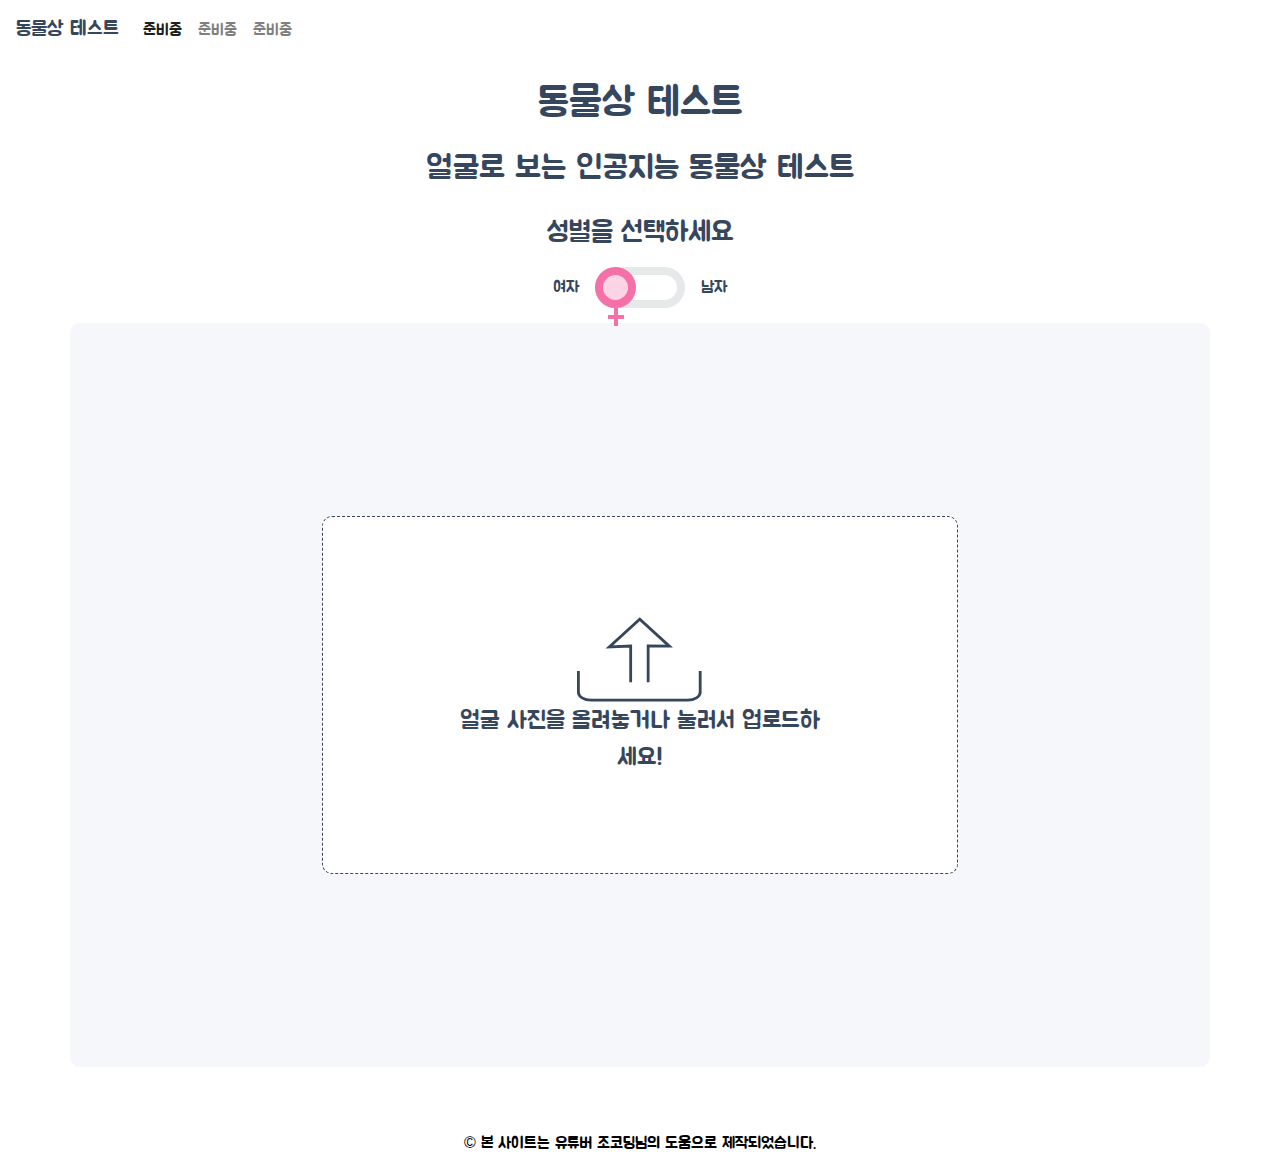
==== index.html @ 9be0fce8 "Add files via upload" ====
<!DOCTYPE html>
<html>

	<head>
		<meta charset="UTF-8">
		<meta name="viewport" content="width=device-width, initial-scale=1, shrink-to-fit=no">
		<meta http-equiv="X-UA-Compatible" content="ie=edge">
		<link href="https://fonts.googleapis.com/css?family=Jua&display=swap" rel="stylesheet">
        <link rel="stylesheet" href="https://stackpath.bootstrapcdn.com/bootstrap/4.4.1/css/bootstrap.min.css" integrity="sha384-Vkoo8x4CGsO3+Hhxv8T/Q5PaXtkKtu6ug5TOeNV6gBiFeWPGFN9MuhOf23Q9Ifjh" crossorigin="anonymous">
        <link rel="icon" type="image/png" sizes="16x16" href="img/favicon.png">
		<title>동물상 테스트</title>
		<meta name="title" content="동물상 테스트">
		<meta name="subject" content="얼굴로 보는 인공지능 동물상 테스트, 나와 닮은 동물상을 찾아보세요!">
		<meta name="keywords" content="동물상 테스트, 인공지능 동물상 테스트, 얼굴상, 얼굴상 테스트, 나와 닮은 동물, 동물상 찾기, 얼굴로 보는 동물상, 얼굴 동물, 동물얼굴, animalface, 강아지상, 고양이상, 여우상, 사슴상, 토끼상, 곰상, 공룡상, 인공지능 동물상, AI 얼굴상, AI 동물상">
		<meta name="author" content="동물상 테스트">
		<link rel="stylesheet" href="style.css">
        <link rel="canonical" href="https://alltest.shop/" />



        <meta property="fb:app_id" content="286062452592945" />
		<meta property="og:url" content="https://alltest.shop/" />
		<meta property="og:type" content="website" />
		<meta property="og:title" content="나와 닮은 동물찾기" />
		<meta property="og:description" content="얼굴로 보는 인공지능 동물상 테스트, 나와 닮은 동물상을 찾아보세요! 대표 동물상 연예인 사진 데이터로 학습한 인공지능이 나의 얼굴로 동물상과 특징을 찾아드립니다. 회원가입도 필요없이 화면에서 바로 확인해보세요! 사진 데이터는 그 어디에도 전송되지 않습니다. 인공지능이 보는 나의 동물상 테스트 한번 해보세요! 강아지상? 고양이상? 여우상? 사슴상? 토끼상? 곰상? 공룡상? 얼굴상 테스트를 통해 나와 닮은 동물 찾기를 할 수 있습니다."/>
        <meta property="og:image" id="simg" content="/img/animal/animalface.jpg" />

		<!-- Go to www.addthis.com/dashboard to customize your tools -->
		<script type="text/javascript" src="//s7.addthis.com/js/300/addthis_widget.js#pubid=ra-5eea3f5554cd20ea"></script>


        <!-- Global site tag (gtag.js) - Google Analytics -->
        <script async src="https://www.googletagmanager.com/gtag/js?id=UA-169903242-1"></script>
        <script>
        window.dataLayer = window.dataLayer || [];
        function gtag(){dataLayer.push(arguments);}
        gtag('js', new Date());

        gtag('config', 'UA-169903242-1');
        </script>
        <!-- 구글 애드센스 확인코드 -->
        <script data-ad-client="ca-pub-8379051854578542" async src="https://pagead2.googlesyndication.com/pagead/js/adsbygoogle.js"></script>
    
    </head>

<body>
	<nav class="navbar navbar-expand-lg navbar-light nav-distance">
		<a class="navbar-brand" href="https://alltest.shop/">동물상 테스트</a>
		<button class="navbar-toggler" type="button" data-toggle="collapse" data-target="#navbarNav" aria-controls="navbarNav" aria-expanded="false" aria-label="Toggle navigation">
			<span class="navbar-toggler-icon"></span>
		</button>
		<div class="collapse navbar-collapse" id="navbarNav">
			<ul class="navbar-nav">
				<li class="nav-item active">
					<a class="nav-link" href="#">준비중
						<span class="sr-only">(current)</span>
					</a>
				</li>
				<li class="nav-item">
					<a class="nav-link" href="#">준비중</a>
				</li>
				<li class="nav-item">
					<a class="nav-link" href="#">준비중</a>
				</li>
				<li class="nav-item">
					<a class="nav-link disabled" href="#" tabindex="-1" aria-disabled="true"></a>
				</li>
			</ul>
		</div>
    </nav>
        <!-- 카카오광고 -->
        <ins class="kakao_ad_area" style="display:none;" 
        data-ad-unit    = "DAN-uruoxdccrza9" 
        data-ad-width   = "320" 
        data-ad-height  = "50"></ins> 
        <script type="text/javascript" src="//t1.daumcdn.net/kas/static/ba.min.js" async></script>
        <!-- 카카오광고 -->

    <section class="section">
        <h1 class="title">동물상 테스트</h1>
        <h2 class="subtitle">얼굴로 보는 인공지능 동물상 테스트</h2>
        <h2 class="sr-only">나는 어떤 동물과 닮았을까? 나의 동물상 찾기를 해보세요!</h2>
        <h3 class="sr-only">대표 동물상 연예인 사진 데이터로 학습한 인공지능이 나의 얼굴로 동물상과 특징을 찾아드립니다.</h3>
        <h4 class="sr-only">본 서비스는 Google의 인공지능 teachable machine 2.0을 활용하였습니다.</h4>
        <p class="sr-only">얼굴로 보는 인공지능 동물상 테스트, 나와 닮은 동물상을 찾아보세요! 대표 동물상 연예인 사진 데이터로 학습한 인공지능이 나의 얼굴로 동물상과 특징을 찾아드립니다. 회원가입도 필요없이 화면에서 바로 확인해보세요! 사진 데이터는 그 어디에도 전송되지 않습니다. 인공지능이 보는 나의 동물상 테스트 한번 해보세요! 강아지상? 고양이상? 여우상? 사슴상? 토끼상? 곰상? 공룡상? 얼굴상 테스트를 통해 나와 닮은 동물 찾기를 할 수 있습니다.</p>
    </section>
    <section class="youtube pb-3" id="yotube-mid-link">
        <!-- <div class="container mt-3 youtube-cover d-flex flex-row-reverse align-items-center" onclick="gtag('event', '조코딩 유튜브 클릭', {'event_category': '조코딩 유튜브 클릭','event_label': '화면 중간'});">
            <img src="img/youtube-copy.jpg" alt="youtube-icon" class="youtube-icon">
            <a href="https://www.youtube.com/channel/UCQNE2JmbasNYbjGAcuBiRRg" class="youtube-link">By 조코딩 유튜브 채널</a>
        </div> -->
    </section>
	<h3 class="pb-2 d-flex justify-content-center">성별을 선택하세요</h3>
	<section class="d-flex justify-content-center">
		<p class="d-flex align-items-center pr-3">여자</p>
		<div>
			<input type="checkbox" id="gender">
			<label for="gender">
				<span class="knob">
					<i></i>
				</span>
			</label>
		</div>
		<p class="d-flex align-items-center pl-3">남자</p>
	</section>
	<script class="jsbin" src="https://ajax.googleapis.com/ajax/libs/jquery/1/jquery.min.js"></script>
	<div class="container file-upload">
		<div class="image-upload-wrap">
			<input class="file-upload-input" type='file' onchange="readURL(this);" accept="image/*" />
			<div class="drag-text">
				<img src="img/upload.svg" class="mt-5 pt-5 upload">
				<h3 class="mb-5 pb-5 upload-text">얼굴 사진을 올려놓거나 눌러서 업로드하세요!</h3>
			</div>
		</div>
		<div class="file-upload-content">
			<img class="file-upload-image" id="face-image" src="#" alt="your image" />
			<div id="loading" class="animated bounce">
				<div class="spinner-border" role="status">
					<span class="sr-only">Loading...</span>
				</div>
				<p class="text-center">AI가 당신의 동물상을 분석중입니다.</p>
			</div>
			<p class="result-message"></p>
			<div id="label-container" class="d-flex flex-column justify-content-around"></div>
			
			<!-- Go to www.addthis.com/dashboard to customize your tools -->
			<div class="addthis_inline_share_toolbox"></div>
            
			<div class="pt-3 image-title-wrap">
				<button type="button p-2" class="try-again-btn" onclick="window.location.reload();">
					<span class="try-again-text">다른 사진으로 재시도</span>
				</button>
			</div>
		</div>
    </div>

    <!-- 카카오애드핏 하단광고-->
    <div class="container kakao_ad_fit">
        <div class="item kakao_ad_items">
            <ins class="kakao_ad_area" style="display:none;" 
                data-ad-unit    = "DAN-r179csf7ag4z" 
                data-ad-width   = "250" 
                data-ad-height  = "250"></ins> 
            <script type="text/javascript" src="//t1.daumcdn.net/kas/static/ba.min.js" async></script>
        </div>

        <div class="item kakao_ad_items">
            <script src="https://ads-partners.coupang.com/g.js"></script>
            <script>
                new PartnersCoupang.G({ id:259517 });
            </script>
        </div>

        <div class="item kakao_ad_items">
            <ins class="kakao_ad_area" style="display:none;" 
                data-ad-unit    = "DAN-urrxm8xk7ol1" 
                data-ad-width   = "250" 
                data-ad-height  = "250"></ins> 
            <script type="text/javascript" src="//t1.daumcdn.net/kas/static/ba.min.js" async></script>
        </div>
    </div>
    <!-- 카카오애드핏 하단광고-->

	<div class="container pt-3">
		<div id="disqus_thread"></div>
	</div>
	<footer class="footer pt-5 container d-flex justify-content-center">
        <div>
			<p>&copy; 본 사이트는 유튜버 조코딩님의 도움으로 제작되었습니다. </p>
		</div>
	</footer>
	<!-- Modal -->
	<div class="modal fade" id="adModal" tabindex="-1" role="dialog" aria-labelledby="adModalLabel" aria-hidden="true">
        <div class="modal-dialog" role="document">
            <div class="modal-content">
                <div class="modal-header">
                    <h5 class="modal-title" id="adModalLabel">(AD)광고 - 재시도를 한번 더 눌러주세요.</h5>
                    <button type="button" class="close" data-dismiss="modal" aria-label="Close">
                        <span aria-hidden="true">&times;</span>
                    </button>
                </div>
                <div class="modal-body d-flex justify-content-center">
                    <ins class="kakao_ad_area" style="display:none;" 
 data-ad-unit    = "DAN-t89oh3sc0ew5" 
 data-ad-width   = "300" 
 data-ad-height  = "250"></ins>
                </div>
                <div class="modal-footer d-flex justify-content-center">
                    <button type="button p-2" class="try-again-btn" onclick="gaReload2();">
                        <span class="try-again-text">다른 사진으로 재시도</span>
                    </button>
                </div>
            </div>
        </div>
	</div>
	<script>
        function gaReload1() {
            gtag('event', '다른 사진으로 재시도 1차', {
                'event_category': '다른 사진으로 재시도'
            });
        }
        function gaReload2() {
            gtag('event', '다른 사진으로 재시도 2차', {
                'event_category': '다른 사진으로 재시도'
            });
            window.location.reload();
        }
    </script>
	<script>
		(function() { 
			var d = document,
				s = d.createElement('script');
			s.src = 'https://alltest.disqus.com/embed.js';
			s.setAttribute('data-timestamp', +new Date());
			(d.head || d.body).appendChild(s);
		})();
	</script>
	<noscript>Please enable JavaScript to view the
		<a href="https://disqus.com/?ref_noscript">comments powered by Disqus.</a>
	</noscript>
	
	<script src="https://code.jquery.com/jquery-3.5.1.slim.min.js" integrity="sha384-DfXdz2htPH0lsSSs5nCTpuj/zy4C+OGpamoFVy38MVBnE+IbbVYUew+OrCXaRkfj" crossorigin="anonymous"></script>
	<script src="https://cdn.jsdelivr.net/npm/popper.js@1.16.0/dist/umd/popper.min.js" integrity="sha384-Q6E9RHvbIyZFJoft+2mJbHaEWldlvI9IOYy5n3zV9zzTtmI3UksdQRVvoxMfooAo" crossorigin="anonymous"></script>
	<script src="https://stackpath.bootstrapcdn.com/bootstrap/4.5.0/js/bootstrap.min.js" integrity="sha384-OgVRvuATP1z7JjHLkuOU7Xw704+h835Lr+6QL9UvYjZE3Ipu6Tp75j7Bh/kR0JKI" crossorigin="anonymous"></script>
	<script src="https://cdn.jsdelivr.net/npm/@tensorflow/tfjs@1.3.1/dist/tf.min.js"></script>
	<script src="https://cdn.jsdelivr.net/npm/@teachablemachine/image@0.8/dist/teachablemachine-image.min.js"></script>
	<script>
        function readURL(input) {
            if (input.files && input.files[0]) {
                var reader = new FileReader();
                reader.onload = function(e) {
                    $('.image-upload-wrap').hide();
                    $('#loading').show();
                    $('.file-upload-image').attr('src', e.target.result);
                    $('.file-upload-content').show();
                    $('.image-title').html(input.files[0].name);
                };
                reader.readAsDataURL(input.files[0]);
                init().then(function() {
                    console.log("hello");
                    predict();
                    $('#loading').hide();
                });
            } else {
                removeUpload();
            }
        }

		function removeUpload() {
			$('.file-upload-input').replaceWith($('.file-upload-input').clone());
			$('.file-upload-content').hide();
			$('.image-upload-wrap').show();
		}
		$('.image-upload-wrap').bind('dragover', function() {
			$('.image-upload-wrap').addClass('image-dropping');
		});
		$('.image-upload-wrap').bind('dragleave', function() {
			$('.image-upload-wrap').removeClass('image-dropping');
		});
	</script>

	<script type="text/javascript">
        let URL;
        const urlMale = "https://teachablemachine.withgoogle.com/models/o9D1N5TN/";
        const urlFemale = "https://teachablemachine.withgoogle.com/models/bB3YHn5r/";
        let model, webcam, labelContainer, maxPredictions;
        async function init() {
            if (document.getElementById("gender").checked) {
                URL = urlMale;
            } else {
                URL = urlFemale;
            }
            const modelURL = URL + "model.json";
            const metadataURL = URL + "metadata.json";
            model = await tmImage.load(modelURL, metadataURL);
            maxPredictions = model.getTotalClasses();
            labelContainer = document.getElementById("label-container");
            for (let i = 0; i < maxPredictions; i++) {
                var element = document.createElement("div")
                element.classList.add("d-flex");
                labelContainer.appendChild(element);
            }
        }
		async function predict() {
            var image = document.getElementById("face-image")
            const prediction = await model.predict(image, false);
            prediction.sort((a, b) => parseFloat(b.probability) - parseFloat(a.probability));
            console.log(prediction[0].className);
            var resultTitle, resultExplain, resultCeleb;
            if (document.getElementById("gender").checked) {
                gtag('event', '동물상 테스트 수행', {
                    'event_category': '동물상 테스트 수행',
                    'event_label': '남자'
                });
                switch (prediction[0].className) {
                    case "dog":
                        resultTitle = "귀여운 순둥이 강아지상"
                        resultExplain = "다정다감하고 귀여운 당신은 모든 사람들에게 즐거움을 주는 호감형이다! 친절하고 활발한 성격으로 어디에서도 인기폭발이며 애교와 웃음이 많아 연인에게 특히나 사랑스럽다. 당신은 애인바라기로 애인의 관심이 부족하면 시무룩해지고 외로움을 타는 모습이 마치 강아지와 똑 닮았다!"
                        resultCeleb = "강아지상 연예인: 강다니엘, 백현(엑소), 박보검, 송중기"
                        gtag('event', '남자 결과 강아지상', {'event_category': '남자 결과'});
                        break;
                    case "cat":
                        resultTitle = "츤데레 매력쟁이 고양이상"
                        resultExplain = "무뚝뚝한 당신의 첫인상은 차가워 보이지만 묘한 매력을 풍겨 언제나 인기가 넘친다. 자존심이 세계 1등과 맞먹지만 관심 받는 것을 좋아하고 연인에게는 은근히 애교쟁이다. 시크한 츤데레로 연인에게 끊임없이 설렘을 안겨주는 당신은 고양이와 닮았다!"
                        resultCeleb = "고양이상 연예인: 황민현(뉴이스트), 시우민(엑소), 강동원, 이종석, 이준기"
                        gtag('event', '남자 결과 고양이상', {'event_category': '남자 결과'});
                        break;
                    case "rabbit":
                        resultTitle = "천진난만한 매력의 토끼상"
                        resultExplain = "천진난만하고 귀여운 당신은 주변 사람들에게 기쁨을 주는 행복바이러스다! 호기심이 많아 활발하며 귀엽고 순수한 외모로 연인의 보호본능을 자극한다. 존재 자체가 상큼한 당신은 특별한 애교 없이도 연인에게 너무나도 사랑스럽다!"
                        resultCeleb = "토끼상 연예인: 정국(방탄소년단), 바비(아이콘), 박지훈(워너원), 수호(엑소)"
                        gtag('event', '남자 결과 토끼상', {'event_category': '남자 결과'});
                        break;
                    case "dinosaur":
                        resultTitle = "따뜻한 나쁜남자 공룡상"
                        resultExplain = "무심한 성격에 첫인상은 나쁜 남자 같지만, 알고 보면 따뜻함이 묻어나는 당신! 시크한 매력에 선뜻 다가가지 못하지만 한번 다가가면 헤어나올 수 없는 터프한 매력을 가진 카리스마 있는 남자다."
                        resultCeleb = "공룡상 연예인: 윤두준(하이라이트), 이민기, 김우빈, 육성재(비투비), 공유"
                        gtag('event', '남자 결과 공룡상', {'event_category': '남자 결과'});
                        break;
                    case "bear":
                        resultTitle = "포근한 매력의 곰상"
                        resultExplain = "첫 인상은 무서워 보이지만 알고 보면 귀여운 매력의 당신! 꼼꼼하고 섬세한 성격으로 연인을 헌신적으로 챙겨주는 당신은 연인에게 듬직한 존재! 포근한 매력에 듬직함까지 갖춘 최고의 남자다!"
                        resultCeleb = "곰상 연예인: 마동석, 조진웅, 조세호, 안재홍"
                        gtag('event', '남자 결과 곰상', {'event_category': '남자 결과'});
                        break;
                    default:
                        resultTitle = "알수없음"
                        resultExplain = ""
                        resultCeleb = ""
                        gtag('event', '남자 결과 알수없음', {'event_category': '남자 결과'});
                }
            } else {
                gtag('event', '동물상 테스트 수행', {
                    'event_category': '동물상 테스트 수행',
                    'event_label': '여자'
                });
                switch (prediction[0].className) {
                    case "dog":
                        resultTitle = "귀여운 순둥이 강아지상"
                        resultExplain = "다정다감하고 귀여운 당신은 모든 사람들에게 즐거움을 주는 호감형이다! 상냥하고 활발한 성격으로 어디에서도 인기폭발이지만, 애교와 웃음이 많아 연인에게 특히나 사랑스럽다. 당신은 애인바라기로 애인의 관심이 부족하면 시무룩해지고 외로움을 타는 모습이 마치 강아지와 똑 닮았다!"
                        resultCeleb = "강아지상 연예인: 박보영, 아이유, 윤승아, 민아(걸스데이), 한지민"
                        gtag('event', '여자 결과 강아지상', {'event_category': '여자 결과'});
                        break;
                    case "cat":
                        resultTitle = "츤데레 매력쟁이 고양이상"
                        resultExplain = "도도하고 섹시한 당신은 첫인상은 차가워 보이지만 묘한 매력을 풍겨 언제나 인기가 넘친다. 자존심이 세계 1등과 맞먹지만 관심 받는 것을 좋아하고 애인에게 관심이 받고 싶을 때는 애교도 부릴 줄 아는 귀여운 매력을 가졌다. 시크한 츤데레로 연인에게 끊임없이 설렘을 안겨주는 당신은 고양이와 닮았다!"
                        resultCeleb = "고양이상 연예인: 안소희(원더걸스), 오연서, 한예슬, 이성경, 이효리"
                        gtag('event', '여자 결과 고양이상', {'event_category': '여자 결과'});
                        
                        break;
                    case "rabbit":
                        resultTitle = "상큼발랄한 매력의 토끼상"
                        resultExplain = "발랄하고 귀여운 당신은 주변 사람들에게 기쁨을 주는 행복바이러스다! 호기심이 많아 활발하며 귀엽고 순수한 외모로 연인의 보호본능을 자극한다. 존재 자체가 상큼하고 깜찍한 당신은 특별한 애교 없이도 연인에게 너무나도 사랑스럽다!"
                        resultCeleb = "토끼상 연예인: 수지, 나연(트와이스), 예린(여자친구), 한승연(카라), 문채원"
                        gtag('event', '여자 결과 토끼상', {'event_category': '여자 결과'});
                        break;
                    case "deer":
                        resultTitle = "온순하고 우아한 사슴상"
                        resultExplain = "맑고 영롱한 분위기의 당신은 사슴처럼 차분한 성격의 소유자다. 초롱초롱한 눈망울이 당신의 가장 큰 트레이드마크며 따스하고 온순한 눈빛을 가져 사랑스러움을 항상 머금고 있다! 부끄러움이 많아 애정표현이 낯설은 당신은 연인에게조차 신비한 존재지만 따뜻한 성격으로 연인의 마음을 사로잡는 능력을 가졌다."
                        resultCeleb = "사슴상 연예인: 윤아(소녀시대), 이연희, 고아라, 문근영, 정유미(부산행 배우)"
                        gtag('event', '여자 결과 사슴상', {'event_category': '여자 결과'});
                        break;
                    case "fox":
                        resultTitle = "섹시한 밀당고수 여우상"
                        resultExplain = "사람을 홀리는 매력을 가진 당신은 선뜻 다가가기 힘든 섹시한 매력을 가졌다. 우아한 외모에 더해 뛰어난 센스의 성격을 가진 당신은 어딜가도 주목받는 주인공이다! 사교적인 성격을 가져 연인에게도 적극적으로 애정표현을 하지만 밀당의 고수인 당신은 연인의 혼을 쏙 빼놓는 매력쟁이다."
                        resultCeleb = "여우상 연예인: 경리(나인뮤지스), 예지(있지), 한혜진(모델), 헤이즈, 지연(티아라)"
                        gtag('event', '여자 결과 여우상', {'event_category': '여자 결과'});
                        break;
                    default:
                        resultTitle = "알수없음"
                        resultExplain = ""
                        resultCeleb = ""
                        gtag('event', '여자 결과 알수없음', {'event_category': '여자 결과'});
                }
            }
            var title = "<div class='" + prediction[0].className + "-animal-title'>" + resultTitle + "</div>"
            var explain = "<div class='animal-explain pt-2'>" + resultExplain + "</div>"
            var celeb = "<div class='" + prediction[0].className + "-animal-celeb pt-2 pb-2'>" + resultCeleb + "</div>"
            $('.result-message').html(title + explain + celeb);
            var barWidth;
            for (let i = 0; i < maxPredictions; i++) {
                if (prediction[i].probability.toFixed(2) > 0.1) {
                    barWidth = Math.round(prediction[i].probability.toFixed(2) * 100) + "%";
                } else if (prediction[i].probability.toFixed(2) >= 0.01) {
                    barWidth = "4%"
                } else {
                    barWidth = "2%"
                }
                var labelTitle;
                switch (prediction[i].className) {
                    case "dog":
                        labelTitle = "강아지상"
                        break;
                    case "cat":
                        labelTitle = "고양이상"
                        break;
                    case "rabbit":
                        labelTitle = "토끼상"
                        break;
                    case "dinosaur":
                        labelTitle = "공룡상"
                        break;
                    case "bear":
                        labelTitle = "곰상"
                        break;
                    case "deer":
                        labelTitle = "사슴상"
                        break;
                    case "fox":
                        labelTitle = "여우상"
                        break;
                    default:
                        labelTitle = "알수없음"
                }
				//결과값 바형 그래프로 보여주기
                var label = "<div class='animal-label d-flex align-items-center'>" + labelTitle + "</div>"
                var bar = "<div class='bar-container position-relative container'><div class='" + prediction[i].className + "-box'></div><div class='d-flex justify-content-center align-items-center " + prediction[i].className + "-bar' style='width: " + barWidth + "'><span class='d-block percent-text'>" + Math.round(prediction[i].probability.toFixed(2) * 100) + "%</span></div></div>"
                labelContainer.childNodes[i].innerHTML = label + bar;
            }
        }
    </script>
</body>

<!-- Copyright (c) 2020 by Aaron Vanston (https://codepen.io/aaronvanston/pen/yNYOXR)

Permission is hereby granted, free of charge, to any person obtaining a copy of this software and associated documentation files (the "Software"), to deal in the Software without restriction, including without limitation the rights to use, copy, modify, merge, publish, distribute, sublicense, and/or sell copies of the Software, and to permit persons to whom the Software is furnished to do so, subject to the following conditions:

The above copyright notice and this permission notice shall be included in all copies or substantial portions of the Software.

THE SOFTWARE IS PROVIDED "AS IS", WITHOUT WARRANTY OF ANY KIND, EXPRESS OR IMPLIED, INCLUDING BUT NOT LIMITED TO THE WARRANTIES OF MERCHANTABILITY, FITNESS FOR A PARTICULAR PURPOSE AND NONINFRINGEMENT. IN NO EVENT SHALL THE AUTHORS OR COPYRIGHT HOLDERS BE LIABLE FOR ANY CLAIM, DAMAGES OR OTHER LIABILITY, WHETHER IN AN ACTION OF CONTRACT, TORT OR OTHERWISE, ARISING FROM, OUT OF OR IN CONNECTION WITH THE SOFTWARE OR THE USE OR OTHER DEALINGS IN THE SOFTWARE. -->

</html>
---- style.css ----
body {
  font-family: 'Jua', sans-serif;
  background-color: #ffffff;
  box-sizing: border-box;
  color: #35465d;
}
.file-upload {
    padding: 15% 3%;
    margin: 0 auto;
    border-radius: 10px;
    border: solid 1.5px #f6f7fa;
    background-color: #f6f7fa;
}
.file-upload-btn {
  width: 100%;
  margin: 0;
  color: #fff;
  background: #1FB264;
  border: none;
  padding: 10px;
  border-radius: 4px;
  border-bottom: 4px solid #15824B;
  transition: all .2s ease;
  outline: none;
  text-transform: uppercase;
  font-weight: 700;
}

.file-upload-btn:hover {
  background: #1AA059;
  color: #ffffff;
  transition: all .2s ease;
  cursor: pointer;
}

.file-upload-btn:active {
  border: 0;
  transition: all .2s ease;
}

.file-upload-content {
  display: none;
  text-align: center;
}
#loading {
  display: none;
}

.file-upload-input {
  position: absolute;
  margin: 0;
  padding: 0;
  width: 100%;
  height: 100%;
  outline: none;
  opacity: 0;
  cursor: pointer;
}

.image-upload-wrap {
    width: 60%;
    margin: 0 auto;
    position: relative;
    object-fit: contain;
    border-radius: 10px;
    border: dashed 1.5px #35465d;
    background-color: #ffffff;
}

.image-dropping,
.image-upload-wrap:hover {
    background-color: #35465d82;
    border: 1.5px dashed #ffffff;
}

.image-title-wrap {
  padding: 0 15px 15px 15px;
  color: #222;
}

.drag-text {
  text-align: center;
}

.drag-text h3 {
  font-weight: 500;
  text-transform: uppercase;
}

.file-upload-image {
  max-height: 60%;
  max-width: 60%;
  margin: auto;
  padding: 10px;
}

.try-again-btn {
  border-radius: 40px;
  border: solid 1.5px #35465d;
  background-color: #35465d;
}

.try-again-text {
  display: block;
  font-size: 1.5rem;
  text-align: center;
  color: #ffffff;
  padding: 4px 15px;
}

.remove-image:hover {
  background: #c13b2a;
  color: #ffffff;
  transition: all .2s ease;
  cursor: pointer;
}

.remove-image:active {
  border: 0;
  transition: all .2s ease;
}

.navbar-light .navbar-brand {
  line-height: 1.68;
  text-align: left;
  color: #35465d; 
}

.navbar-light .navbar-toggler {
    border-color: #ffffff;
}

.section {
    margin-top: 10px;
}

.title {
  line-height: 1.67;
  text-align: center;
  color: #35465d;
}

.subtitle {
  line-height: 1.53;
  text-align: center;
  color: #35465d;
}

/* On screens that are 600px or less, set the background color to olive */
@media screen and (max-width: 600px) {
  html {
    font-size: 10px;
  }
    .navbar-brand {
        font-size: 2rem;
    }
}


.youtube-link {
    font-size: 1.5rem;
    line-height: 1.71;
    text-align: center;
    color: #f73737;
    text-decoration: underline;
}

.youtube-link:hover {
    font-size: 1.5rem;
    line-height: 1.71;
    text-align: center;
    color: #f73737;
    text-decoration: underline;
}

.youtube-icon {
    width: 30px;
    height: 27.262px;
}

.upload {
    width: 20%;
}

.upload-text {
    width: 58%;
    font-size: 1.5rem;
    line-height: 1.53;
    text-align: center;
    color: #35465d;
    margin: 0 auto;
}


    

.footer {
    background-color: initial;
    color: initial;
}

.bar-container {
  height: 2.7rem;
}
.dinosaur-box {
  position: absolute;
  top: 0;
  left: 0;
  height: 2rem;
  border-radius: 10px;
  width: 100%;
  background-color: rgba(117, 204, 84, 0.2);
}
.dinosaur-bar {
  position: absolute;
  top: 0;
  left: 0;
  height: 2rem;
  border-radius: 10px;
  background-color: rgba(117, 204, 84, 1);
}
.deer-box {
  position: absolute;
  top: 0;
  left: 0;
  height: 2rem;
  border-radius: 10px;
  width: 100%;
  background-color: rgba(117, 204, 84, 0.2);
}
.deer-bar {
  position: absolute;
  top: 0;
  left: 0;
  height: 2rem;
  border-radius: 10px;
  background-color: rgba(117, 204, 84, 1);
}
.dog-box {
  position: absolute;
  top: 0;
  left: 0;
  height: 2rem;
  border-radius: 10px;
  width: 100%;
  background-color: rgba(27, 175, 234, 0.2);
}
.dog-bar {
  position: absolute;
  top: 0;
  left: 0;
  height: 2rem;
  border-radius: 10px;
  background-color: rgba(27, 175, 234, 1);
}
.cat-box {
  position: absolute;
  top: 0;
  left: 0;
  height: 2rem;
  border-radius: 10px;
  width: 100%;
  background-color: rgba(251, 176, 59, 0.2);
}
.cat-bar {
  position: absolute;
  top: 0;
  left: 0;
  height: 2rem;
  border-radius: 10px;
  background-color: rgba(251, 176, 59, 1);
}
.bear-box {
  position: absolute;
  top: 0;
  left: 0;
  height: 2rem;
  border-radius: 10px;
  width: 100%;
  background-color: rgba(195, 140, 102, 0.2);
}
.bear-bar {
  position: absolute;
  top: 0;
  left: 0;
  height: 2rem;
  border-radius: 10px;
  background-color: rgba(195, 140, 102, 1);
}
.fox-box {
  position: absolute;
  top: 0;
  left: 0;
  height: 2rem;
  border-radius: 10px;
  width: 100%;
  background-color: rgba(49, 132, 155, 0.2);
}
.fox-bar {
  position: absolute;
  top: 0;
  left: 0;
  height: 2rem;
  border-radius: 10px;
  background-color: rgba(49, 132, 155, 1);
}
.rabbit-box {
  position: absolute;
  top: 0;
  left: 0;
  height: 2rem;
  border-radius: 10px;
  width: 100%;
  background-color: rgba(235, 166, 190, 0.2);
}
.rabbit-bar {
  position: absolute;
  top: 0;
  left: 0;
  height: 2rem;
  border-radius: 10px;
  background-color: rgba(235, 166, 190, 1);
}
.percent-text {
  font-size: 1rem;
  color: #ffffff;
}
.animal-label {
    width: 20%;
    text-align: left;
    height: 2rem;
}
#label-container {
    width: 80%;
    margin: 0 auto;
}
.result-message {
    font-size: 2rem;
}


.animal-explain {
    font-size: 1.5rem;
}
.dinosaur-animal-title {
    color: #3ba363;
}
.dinosaur-animal-celeb {
    color: #3ba363;
    font-size: 1.2rem;
}
.deer-animal-title {
    color: #3ba363;
}
.deer-animal-celeb {
    color: #3ba363;
    font-size: 1.2rem;
}
.cat-animal-title {
    color: #ff6c0a;
}
.cat-animal-celeb {
    color: #ff6c0a;
    font-size: 1.2rem;
}
.dog-animal-title {
    color: #548dd4;
}
.dog-animal-celeb {
    color: #548dd4;
    font-size: 1.2rem;
}
.rabbit-animal-title {
    color: #e56995;
}
.rabbit-animal-celeb {
    color: #e56995;
    font-size: 1.2rem;
}
.bear-animal-title {
    color: #9b6b43;
}
.bear-animal-celeb {
    color: #9b6b43;
    font-size: 1.2rem;
}
.fox-animal-title {
    color: #31849b;
}
.fox-animal-celeb {
    color: #31849b;
    font-size: 1.2rem;
}

/* .kakao_ad_fit{
  display: flex;
  justify-content: center;
  flex-direction: wrap;
} */

.kakao_ad_fit{
  display: flex;
  justify-content: center;
  flex-wrap: wrap;
}

/* gender */
input#gender {
  display: none;
}

label {
  cursor: pointer;
  display: inline-block;
  width: 90px;
  height: 41px;
  box-shadow: 0 0 0 8px #e5e9ea inset;
  border-radius: 30px;
  position: relative;
}

.knob {
  position: absolute;
  width: 41px;
  top: 0;
  left: 0;
  height: 41px;
  border-radius: 50%;
  box-shadow: 0 0 0 8px #f470a7 inset;
  background-color: #fbd4e6;
  transition: 0.3s;
}

.knob > i {
  position: absolute;
  width: 4px;
  height: 18px;
  top: 100%;
  background-color: #f470a7;
  left: calc(50% - 2px);
}

.knob > i:before,
.knob > i:after {
  width: 6px;
  position: absolute;
  top: 42%;
  content: "";
  height: 4px;
  background-color: #f470a7;
}

.knob > i:before {
  left: 4px;
}
.knob > i:after {
  left: -6px;
}

input:checked + label > .knob {
  box-shadow: 0 0 0 8px #a1c6dd inset;
  background-color: #e2ecf4;
  transform: translateX(49px) rotate(-140deg);
}

input:checked + label > .knob > i {
  background-color: #a1c6dd;
}

input:checked + label > .knob > i:after,
input:checked + label > .knob > i:before {
  background-color: #a1c6dd;
}

input:checked + label > .knob > i:after {
  top: 14.5px;
  width: 12px;
  left: -7px;
  transform: rotate(45deg);
}
input:checked + label > .knob > i:before {
  top: 13px;
  width: 12px;
  left: 0px;
  transform: rotate(134deg);
}

.ad-banner {
    max-width: 320px;
}
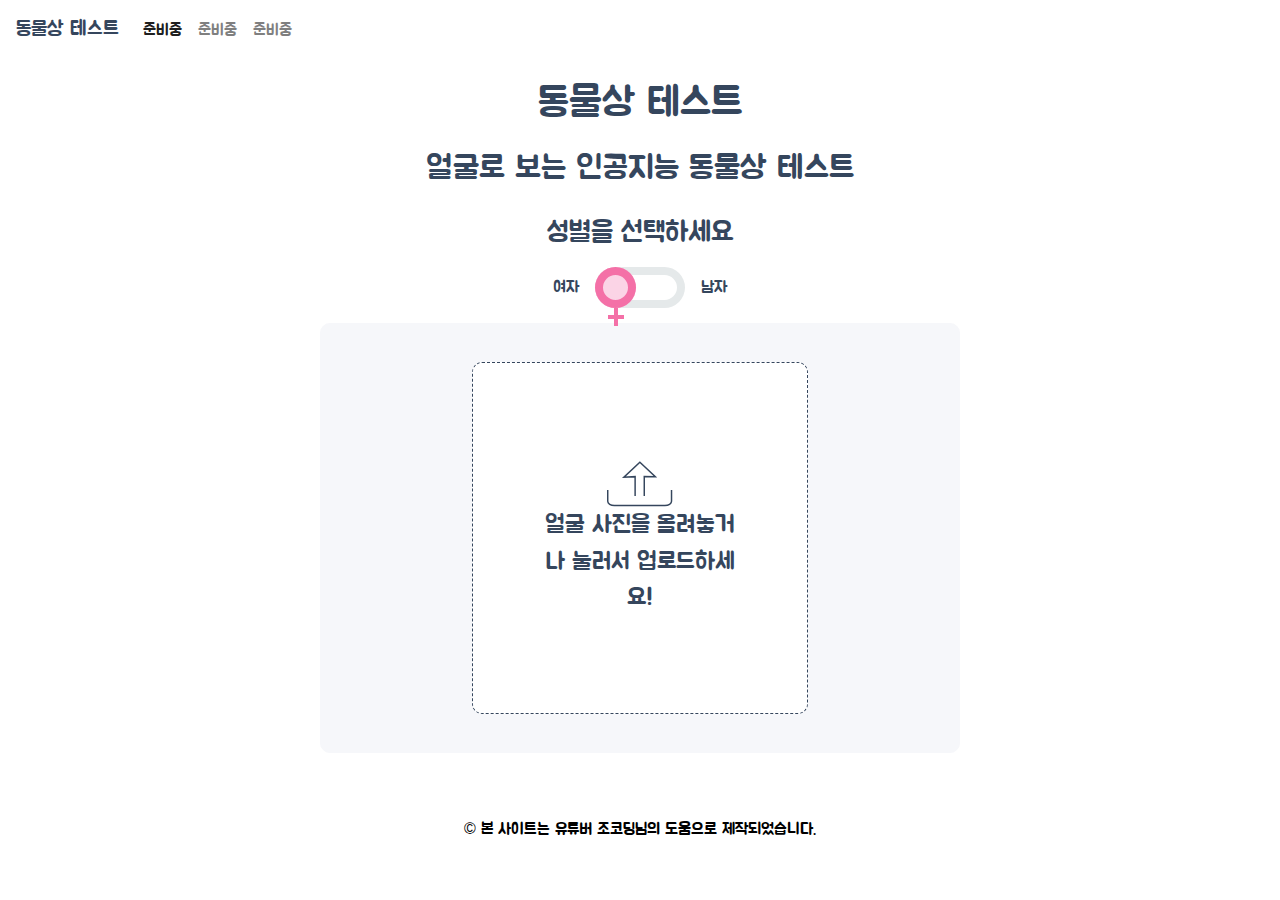
==== commit 093d391a: "컨테이너 사이즈 수정" ====
--- a/index.html
+++ b/index.html
@@ -1,432 +1,632 @@
 <!DOCTYPE html>
 <html>
-
-	<head>
-		<meta charset="UTF-8">
-		<meta name="viewport" content="width=device-width, initial-scale=1, shrink-to-fit=no">
-		<meta http-equiv="X-UA-Compatible" content="ie=edge">
-		<link href="https://fonts.googleapis.com/css?family=Jua&display=swap" rel="stylesheet">
-        <link rel="stylesheet" href="https://stackpath.bootstrapcdn.com/bootstrap/4.4.1/css/bootstrap.min.css" integrity="sha384-Vkoo8x4CGsO3+Hhxv8T/Q5PaXtkKtu6ug5TOeNV6gBiFeWPGFN9MuhOf23Q9Ifjh" crossorigin="anonymous">
-        <link rel="icon" type="image/png" sizes="16x16" href="img/favicon.png">
-		<title>동물상 테스트</title>
-		<meta name="title" content="동물상 테스트">
-		<meta name="subject" content="얼굴로 보는 인공지능 동물상 테스트, 나와 닮은 동물상을 찾아보세요!">
-		<meta name="keywords" content="동물상 테스트, 인공지능 동물상 테스트, 얼굴상, 얼굴상 테스트, 나와 닮은 동물, 동물상 찾기, 얼굴로 보는 동물상, 얼굴 동물, 동물얼굴, animalface, 강아지상, 고양이상, 여우상, 사슴상, 토끼상, 곰상, 공룡상, 인공지능 동물상, AI 얼굴상, AI 동물상">
-		<meta name="author" content="동물상 테스트">
-		<link rel="stylesheet" href="style.css">
-        <link rel="canonical" href="https://alltest.shop/" />
-
-
-
-        <meta property="fb:app_id" content="286062452592945" />
-		<meta property="og:url" content="https://alltest.shop/" />
-		<meta property="og:type" content="website" />
-		<meta property="og:title" content="나와 닮은 동물찾기" />
-		<meta property="og:description" content="얼굴로 보는 인공지능 동물상 테스트, 나와 닮은 동물상을 찾아보세요! 대표 동물상 연예인 사진 데이터로 학습한 인공지능이 나의 얼굴로 동물상과 특징을 찾아드립니다. 회원가입도 필요없이 화면에서 바로 확인해보세요! 사진 데이터는 그 어디에도 전송되지 않습니다. 인공지능이 보는 나의 동물상 테스트 한번 해보세요! 강아지상? 고양이상? 여우상? 사슴상? 토끼상? 곰상? 공룡상? 얼굴상 테스트를 통해 나와 닮은 동물 찾기를 할 수 있습니다."/>
-        <meta property="og:image" id="simg" content="/img/animal/animalface.jpg" />
-
-		<!-- Go to www.addthis.com/dashboard to customize your tools -->
-		<script type="text/javascript" src="//s7.addthis.com/js/300/addthis_widget.js#pubid=ra-5eea3f5554cd20ea"></script>
-
-
-        <!-- Global site tag (gtag.js) - Google Analytics -->
-        <script async src="https://www.googletagmanager.com/gtag/js?id=UA-169903242-1"></script>
-        <script>
-        window.dataLayer = window.dataLayer || [];
-        function gtag(){dataLayer.push(arguments);}
-        gtag('js', new Date());
-
-        gtag('config', 'UA-169903242-1');
-        </script>
-        <!-- 구글 애드센스 확인코드 -->
-        <script data-ad-client="ca-pub-8379051854578542" async src="https://pagead2.googlesyndication.com/pagead/js/adsbygoogle.js"></script>
-    
-    </head>
-
-<body>
-	<nav class="navbar navbar-expand-lg navbar-light nav-distance">
-		<a class="navbar-brand" href="https://alltest.shop/">동물상 테스트</a>
-		<button class="navbar-toggler" type="button" data-toggle="collapse" data-target="#navbarNav" aria-controls="navbarNav" aria-expanded="false" aria-label="Toggle navigation">
-			<span class="navbar-toggler-icon"></span>
-		</button>
-		<div class="collapse navbar-collapse" id="navbarNav">
-			<ul class="navbar-nav">
-				<li class="nav-item active">
-					<a class="nav-link" href="#">준비중
-						<span class="sr-only">(current)</span>
-					</a>
-				</li>
-				<li class="nav-item">
-					<a class="nav-link" href="#">준비중</a>
-				</li>
-				<li class="nav-item">
-					<a class="nav-link" href="#">준비중</a>
-				</li>
-				<li class="nav-item">
-					<a class="nav-link disabled" href="#" tabindex="-1" aria-disabled="true"></a>
-				</li>
-			</ul>
-		</div>
+  <head>
+    <meta charset="UTF-8" />
+    <meta
+      name="viewport"
+      content="width=device-width, initial-scale=1, shrink-to-fit=no"
+    />
+    <meta http-equiv="X-UA-Compatible" content="ie=edge" />
+    <link
+      href="https://fonts.googleapis.com/css?family=Jua&display=swap"
+      rel="stylesheet"
+    />
+    <link
+      rel="stylesheet"
+      href="https://stackpath.bootstrapcdn.com/bootstrap/4.4.1/css/bootstrap.min.css"
+      integrity="sha384-Vkoo8x4CGsO3+Hhxv8T/Q5PaXtkKtu6ug5TOeNV6gBiFeWPGFN9MuhOf23Q9Ifjh"
+      crossorigin="anonymous"
+    />
+    <link rel="icon" type="image/png" sizes="16x16" href="img/favicon.png" />
+    <title>동물상 테스트</title>
+    <meta name="title" content="동물상 테스트" />
+    <meta
+      name="subject"
+      content="얼굴로 보는 인공지능 동물상 테스트, 나와 닮은 동물상을 찾아보세요!"
+    />
+    <meta
+      name="keywords"
+      content="동물상 테스트, 인공지능 동물상 테스트, 얼굴상, 얼굴상 테스트, 나와 닮은 동물, 동물상 찾기, 얼굴로 보는 동물상, 얼굴 동물, 동물얼굴, animalface, 강아지상, 고양이상, 여우상, 사슴상, 토끼상, 곰상, 공룡상, 인공지능 동물상, AI 얼굴상, AI 동물상"
+    />
+    <meta name="author" content="동물상 테스트" />
+    <link rel="stylesheet" href="style.css" />
+    <link rel="canonical" href="https://alltest.shop/" />
+
+    <meta property="fb:app_id" content="286062452592945" />
+    <meta property="og:url" content="https://alltest.shop/" />
+    <meta property="og:type" content="website" />
+    <meta property="og:title" content="나와 닮은 동물찾기" />
+    <meta
+      property="og:description"
+      content="얼굴로 보는 인공지능 동물상 테스트, 나와 닮은 동물상을 찾아보세요! 대표 동물상 연예인 사진 데이터로 학습한 인공지능이 나의 얼굴로 동물상과 특징을 찾아드립니다. 회원가입도 필요없이 화면에서 바로 확인해보세요! 사진 데이터는 그 어디에도 전송되지 않습니다. 인공지능이 보는 나의 동물상 테스트 한번 해보세요! 강아지상? 고양이상? 여우상? 사슴상? 토끼상? 곰상? 공룡상? 얼굴상 테스트를 통해 나와 닮은 동물 찾기를 할 수 있습니다."
+    />
+    <meta property="og:image" id="simg" content="/img/animal/animalface.jpg" />
+
+    <!-- Go to www.addthis.com/dashboard to customize your tools -->
+    <script
+      type="text/javascript"
+      src="//s7.addthis.com/js/300/addthis_widget.js#pubid=ra-5eea3f5554cd20ea"
+    ></script>
+
+    <!-- Global site tag (gtag.js) - Google Analytics -->
+    <script
+      async
+      src="https://www.googletagmanager.com/gtag/js?id=UA-169903242-1"
+    ></script>
+    <script>
+      window.dataLayer = window.dataLayer || [];
+      function gtag() {
+        dataLayer.push(arguments);
+      }
+      gtag("js", new Date());
+
+      gtag("config", "UA-169903242-1");
+    </script>
+    <!-- 구글 애드센스 확인코드 -->
+    <script
+      data-ad-client="ca-pub-8379051854578542"
+      async
+      src="https://pagead2.googlesyndication.com/pagead/js/adsbygoogle.js"
+    ></script>
+  </head>
+
+  <body>
+    <nav class="navbar navbar-expand-lg navbar-light nav-distance">
+      <a class="navbar-brand" href="https://alltest.shop/">동물상 테스트</a>
+      <button
+        class="navbar-toggler"
+        type="button"
+        data-toggle="collapse"
+        data-target="#navbarNav"
+        aria-controls="navbarNav"
+        aria-expanded="false"
+        aria-label="Toggle navigation"
+      >
+        <span class="navbar-toggler-icon"></span>
+      </button>
+      <div class="collapse navbar-collapse" id="navbarNav">
+        <ul class="navbar-nav">
+          <li class="nav-item active">
+            <a class="nav-link" href="#"
+              >준비중
+              <span class="sr-only">(current)</span>
+            </a>
+          </li>
+          <li class="nav-item">
+            <a class="nav-link" href="#">준비중</a>
+          </li>
+          <li class="nav-item">
+            <a class="nav-link" href="#">준비중</a>
+          </li>
+          <li class="nav-item">
+            <a
+              class="nav-link disabled"
+              href="#"
+              tabindex="-1"
+              aria-disabled="true"
+            ></a>
+          </li>
+        </ul>
+      </div>
     </nav>
-        <!-- 카카오광고 -->
-        <ins class="kakao_ad_area" style="display:none;" 
-        data-ad-unit    = "DAN-uruoxdccrza9" 
-        data-ad-width   = "320" 
-        data-ad-height  = "50"></ins> 
-        <script type="text/javascript" src="//t1.daumcdn.net/kas/static/ba.min.js" async></script>
-        <!-- 카카오광고 -->
+    <!-- 카카오광고 -->
+    <ins
+      class="kakao_ad_area"
+      style="display: none;"
+      data-ad-unit="DAN-uruoxdccrza9"
+      data-ad-width="320"
+      data-ad-height="50"
+    ></ins>
+    <script
+      type="text/javascript"
+      src="//t1.daumcdn.net/kas/static/ba.min.js"
+      async
+    ></script>
+    <!-- 카카오광고 -->
 
     <section class="section">
-        <h1 class="title">동물상 테스트</h1>
-        <h2 class="subtitle">얼굴로 보는 인공지능 동물상 테스트</h2>
-        <h2 class="sr-only">나는 어떤 동물과 닮았을까? 나의 동물상 찾기를 해보세요!</h2>
-        <h3 class="sr-only">대표 동물상 연예인 사진 데이터로 학습한 인공지능이 나의 얼굴로 동물상과 특징을 찾아드립니다.</h3>
-        <h4 class="sr-only">본 서비스는 Google의 인공지능 teachable machine 2.0을 활용하였습니다.</h4>
-        <p class="sr-only">얼굴로 보는 인공지능 동물상 테스트, 나와 닮은 동물상을 찾아보세요! 대표 동물상 연예인 사진 데이터로 학습한 인공지능이 나의 얼굴로 동물상과 특징을 찾아드립니다. 회원가입도 필요없이 화면에서 바로 확인해보세요! 사진 데이터는 그 어디에도 전송되지 않습니다. 인공지능이 보는 나의 동물상 테스트 한번 해보세요! 강아지상? 고양이상? 여우상? 사슴상? 토끼상? 곰상? 공룡상? 얼굴상 테스트를 통해 나와 닮은 동물 찾기를 할 수 있습니다.</p>
+      <h1 class="title">동물상 테스트</h1>
+      <h2 class="subtitle">얼굴로 보는 인공지능 동물상 테스트</h2>
+      <h2 class="sr-only">
+        나는 어떤 동물과 닮았을까? 나의 동물상 찾기를 해보세요!
+      </h2>
+      <h3 class="sr-only">
+        대표 동물상 연예인 사진 데이터로 학습한 인공지능이 나의 얼굴로 동물상과
+        특징을 찾아드립니다.
+      </h3>
+      <h4 class="sr-only">
+        본 서비스는 Google의 인공지능 teachable machine 2.0을 활용하였습니다.
+      </h4>
+      <p class="sr-only">
+        얼굴로 보는 인공지능 동물상 테스트, 나와 닮은 동물상을 찾아보세요! 대표
+        동물상 연예인 사진 데이터로 학습한 인공지능이 나의 얼굴로 동물상과
+        특징을 찾아드립니다. 회원가입도 필요없이 화면에서 바로 확인해보세요!
+        사진 데이터는 그 어디에도 전송되지 않습니다. 인공지능이 보는 나의 동물상
+        테스트 한번 해보세요! 강아지상? 고양이상? 여우상? 사슴상? 토끼상? 곰상?
+        공룡상? 얼굴상 테스트를 통해 나와 닮은 동물 찾기를 할 수 있습니다.
+      </p>
     </section>
     <section class="youtube pb-3" id="yotube-mid-link">
-        <!-- <div class="container mt-3 youtube-cover d-flex flex-row-reverse align-items-center" onclick="gtag('event', '조코딩 유튜브 클릭', {'event_category': '조코딩 유튜브 클릭','event_label': '화면 중간'});">
+      <!-- <div class="container mt-3 youtube-cover d-flex flex-row-reverse align-items-center" onclick="gtag('event', '조코딩 유튜브 클릭', {'event_category': '조코딩 유튜브 클릭','event_label': '화면 중간'});">
             <img src="img/youtube-copy.jpg" alt="youtube-icon" class="youtube-icon">
             <a href="https://www.youtube.com/channel/UCQNE2JmbasNYbjGAcuBiRRg" class="youtube-link">By 조코딩 유튜브 채널</a>
         </div> -->
     </section>
-	<h3 class="pb-2 d-flex justify-content-center">성별을 선택하세요</h3>
-	<section class="d-flex justify-content-center">
-		<p class="d-flex align-items-center pr-3">여자</p>
-		<div>
-			<input type="checkbox" id="gender">
-			<label for="gender">
-				<span class="knob">
-					<i></i>
-				</span>
-			</label>
-		</div>
-		<p class="d-flex align-items-center pl-3">남자</p>
-	</section>
-	<script class="jsbin" src="https://ajax.googleapis.com/ajax/libs/jquery/1/jquery.min.js"></script>
-	<div class="container file-upload">
-		<div class="image-upload-wrap">
-			<input class="file-upload-input" type='file' onchange="readURL(this);" accept="image/*" />
-			<div class="drag-text">
-				<img src="img/upload.svg" class="mt-5 pt-5 upload">
-				<h3 class="mb-5 pb-5 upload-text">얼굴 사진을 올려놓거나 눌러서 업로드하세요!</h3>
-			</div>
-		</div>
-		<div class="file-upload-content">
-			<img class="file-upload-image" id="face-image" src="#" alt="your image" />
-			<div id="loading" class="animated bounce">
-				<div class="spinner-border" role="status">
-					<span class="sr-only">Loading...</span>
-				</div>
-				<p class="text-center">AI가 당신의 동물상을 분석중입니다.</p>
-			</div>
-			<p class="result-message"></p>
-			<div id="label-container" class="d-flex flex-column justify-content-around"></div>
-			
-			<!-- Go to www.addthis.com/dashboard to customize your tools -->
-			<div class="addthis_inline_share_toolbox"></div>
-            
-			<div class="pt-3 image-title-wrap">
-				<button type="button p-2" class="try-again-btn" onclick="window.location.reload();">
-					<span class="try-again-text">다른 사진으로 재시도</span>
-				</button>
-			</div>
-		</div>
+    <h3 class="pb-2 d-flex justify-content-center">성별을 선택하세요</h3>
+    <section class="d-flex justify-content-center">
+      <p class="d-flex align-items-center pr-3">여자</p>
+      <div>
+        <input type="checkbox" id="gender" />
+        <label for="gender">
+          <span class="knob">
+            <i></i>
+          </span>
+        </label>
+      </div>
+      <p class="d-flex align-items-center pl-3">남자</p>
+    </section>
+    <script
+      class="jsbin"
+      src="https://ajax.googleapis.com/ajax/libs/jquery/1/jquery.min.js"
+    ></script>
+    <div class="container file-upload">
+      <div class="image-upload-wrap">
+        <input
+          class="file-upload-input"
+          type="file"
+          onchange="readURL(this);"
+          accept="image/*"
+        />
+        <div class="drag-text">
+          <img src="img/upload.svg" class="mt-5 pt-5 upload" />
+          <h3 class="mb-5 pb-5 upload-text">
+            얼굴 사진을 올려놓거나 눌러서 업로드하세요!
+          </h3>
+        </div>
+      </div>
+      <div class="file-upload-content">
+        <img
+          class="file-upload-image"
+          id="face-image"
+          src="#"
+          alt="your image"
+        />
+        <div id="loading" class="animated bounce">
+          <div class="spinner-border" role="status">
+            <span class="sr-only">Loading...</span>
+          </div>
+          <p class="text-center">AI가 당신의 동물상을 분석중입니다.</p>
+        </div>
+        <p class="result-message"></p>
+        <div
+          id="label-container"
+          class="d-flex flex-column justify-content-around"
+        ></div>
+
+        <!-- Go to www.addthis.com/dashboard to customize your tools -->
+        <div class="addthis_inline_share_toolbox"></div>
+
+        <div class="pt-3 image-title-wrap">
+          <button
+            type="button p-2"
+            class="try-again-btn"
+            onclick="window.location.reload();"
+          >
+            <span class="try-again-text">다른 사진으로 재시도</span>
+          </button>
+        </div>
+      </div>
     </div>
 
     <!-- 카카오애드핏 하단광고-->
     <div class="container kakao_ad_fit">
-        <div class="item kakao_ad_items">
-            <ins class="kakao_ad_area" style="display:none;" 
-                data-ad-unit    = "DAN-r179csf7ag4z" 
-                data-ad-width   = "250" 
-                data-ad-height  = "250"></ins> 
-            <script type="text/javascript" src="//t1.daumcdn.net/kas/static/ba.min.js" async></script>
-        </div>
-
-        <div class="item kakao_ad_items">
-            <script src="https://ads-partners.coupang.com/g.js"></script>
-            <script>
-                new PartnersCoupang.G({ id:259517 });
-            </script>
-        </div>
-
-        <div class="item kakao_ad_items">
-            <ins class="kakao_ad_area" style="display:none;" 
-                data-ad-unit    = "DAN-urrxm8xk7ol1" 
-                data-ad-width   = "250" 
-                data-ad-height  = "250"></ins> 
-            <script type="text/javascript" src="//t1.daumcdn.net/kas/static/ba.min.js" async></script>
-        </div>
+      <div class="item kakao_ad_items">
+        <ins
+          class="kakao_ad_area"
+          style="display: none;"
+          data-ad-unit="DAN-r179csf7ag4z"
+          data-ad-width="250"
+          data-ad-height="250"
+        ></ins>
+        <script
+          type="text/javascript"
+          src="//t1.daumcdn.net/kas/static/ba.min.js"
+          async
+        ></script>
+      </div>
+
+      <div class="item kakao_ad_items">
+        <script src="https://ads-partners.coupang.com/g.js"></script>
+        <script>
+          new PartnersCoupang.G({ id: 259517 });
+        </script>
+      </div>
+
+      <div class="item kakao_ad_items">
+        <ins
+          class="kakao_ad_area"
+          style="display: none;"
+          data-ad-unit="DAN-urrxm8xk7ol1"
+          data-ad-width="250"
+          data-ad-height="250"
+        ></ins>
+        <script
+          type="text/javascript"
+          src="//t1.daumcdn.net/kas/static/ba.min.js"
+          async
+        ></script>
+      </div>
     </div>
     <!-- 카카오애드핏 하단광고-->
 
-	<div class="container pt-3">
-		<div id="disqus_thread"></div>
-	</div>
-	<footer class="footer pt-5 container d-flex justify-content-center">
-        <div>
-			<p>&copy; 본 사이트는 유튜버 조코딩님의 도움으로 제작되었습니다. </p>
-		</div>
-	</footer>
-	<!-- Modal -->
-	<div class="modal fade" id="adModal" tabindex="-1" role="dialog" aria-labelledby="adModalLabel" aria-hidden="true">
-        <div class="modal-dialog" role="document">
-            <div class="modal-content">
-                <div class="modal-header">
-                    <h5 class="modal-title" id="adModalLabel">(AD)광고 - 재시도를 한번 더 눌러주세요.</h5>
-                    <button type="button" class="close" data-dismiss="modal" aria-label="Close">
-                        <span aria-hidden="true">&times;</span>
-                    </button>
-                </div>
-                <div class="modal-body d-flex justify-content-center">
-                    <ins class="kakao_ad_area" style="display:none;" 
- data-ad-unit    = "DAN-t89oh3sc0ew5" 
- data-ad-width   = "300" 
- data-ad-height  = "250"></ins>
-                </div>
-                <div class="modal-footer d-flex justify-content-center">
-                    <button type="button p-2" class="try-again-btn" onclick="gaReload2();">
-                        <span class="try-again-text">다른 사진으로 재시도</span>
-                    </button>
-                </div>
-            </div>
+    <div class="container pt-3">
+      <div id="disqus_thread"></div>
+    </div>
+    <footer class="footer pt-5 container d-flex justify-content-center">
+      <div>
+        <p>&copy; 본 사이트는 유튜버 조코딩님의 도움으로 제작되었습니다.</p>
+      </div>
+    </footer>
+    <!-- Modal -->
+    <div
+      class="modal fade"
+      id="adModal"
+      tabindex="-1"
+      role="dialog"
+      aria-labelledby="adModalLabel"
+      aria-hidden="true"
+    >
+      <div class="modal-dialog" role="document">
+        <div class="modal-content">
+          <div class="modal-header">
+            <h5 class="modal-title" id="adModalLabel">
+              (AD)광고 - 재시도를 한번 더 눌러주세요.
+            </h5>
+            <button
+              type="button"
+              class="close"
+              data-dismiss="modal"
+              aria-label="Close"
+            >
+              <span aria-hidden="true">&times;</span>
+            </button>
+          </div>
+          <div class="modal-body d-flex justify-content-center">
+            <ins
+              class="kakao_ad_area"
+              style="display: none;"
+              data-ad-unit="DAN-t89oh3sc0ew5"
+              data-ad-width="300"
+              data-ad-height="250"
+            ></ins>
+          </div>
+          <div class="modal-footer d-flex justify-content-center">
+            <button
+              type="button p-2"
+              class="try-again-btn"
+              onclick="gaReload2();"
+            >
+              <span class="try-again-text">다른 사진으로 재시도</span>
+            </button>
+          </div>
         </div>
-	</div>
-	<script>
-        function gaReload1() {
-            gtag('event', '다른 사진으로 재시도 1차', {
-                'event_category': '다른 사진으로 재시도'
-            });
+      </div>
+    </div>
+    <script>
+      function gaReload1() {
+        gtag("event", "다른 사진으로 재시도 1차", {
+          event_category: "다른 사진으로 재시도",
+        });
+      }
+      function gaReload2() {
+        gtag("event", "다른 사진으로 재시도 2차", {
+          event_category: "다른 사진으로 재시도",
+        });
+        window.location.reload();
+      }
+    </script>
+    <script>
+      (function () {
+        var d = document,
+          s = d.createElement("script");
+        s.src = "https://alltest.disqus.com/embed.js";
+        s.setAttribute("data-timestamp", +new Date());
+        (d.head || d.body).appendChild(s);
+      })();
+    </script>
+    <noscript
+      >Please enable JavaScript to view the
+      <a href="https://disqus.com/?ref_noscript">comments powered by Disqus.</a>
+    </noscript>
+
+    <script
+      src="https://code.jquery.com/jquery-3.5.1.slim.min.js"
+      integrity="sha384-DfXdz2htPH0lsSSs5nCTpuj/zy4C+OGpamoFVy38MVBnE+IbbVYUew+OrCXaRkfj"
+      crossorigin="anonymous"
+    ></script>
+    <script
+      src="https://cdn.jsdelivr.net/npm/popper.js@1.16.0/dist/umd/popper.min.js"
+      integrity="sha384-Q6E9RHvbIyZFJoft+2mJbHaEWldlvI9IOYy5n3zV9zzTtmI3UksdQRVvoxMfooAo"
+      crossorigin="anonymous"
+    ></script>
+    <script
+      src="https://stackpath.bootstrapcdn.com/bootstrap/4.5.0/js/bootstrap.min.js"
+      integrity="sha384-OgVRvuATP1z7JjHLkuOU7Xw704+h835Lr+6QL9UvYjZE3Ipu6Tp75j7Bh/kR0JKI"
+      crossorigin="anonymous"
+    ></script>
+    <script src="https://cdn.jsdelivr.net/npm/@tensorflow/tfjs@1.3.1/dist/tf.min.js"></script>
+    <script src="https://cdn.jsdelivr.net/npm/@teachablemachine/image@0.8/dist/teachablemachine-image.min.js"></script>
+    <script>
+      function readURL(input) {
+        if (input.files && input.files[0]) {
+          var reader = new FileReader();
+          reader.onload = function (e) {
+            $(".image-upload-wrap").hide();
+            $("#loading").show();
+            $(".file-upload-image").attr("src", e.target.result);
+            $(".file-upload-content").show();
+            $(".image-title").html(input.files[0].name);
+          };
+          reader.readAsDataURL(input.files[0]);
+          init().then(function () {
+            console.log("hello");
+            predict();
+            $("#loading").hide();
+          });
+        } else {
+          removeUpload();
         }
-        function gaReload2() {
-            gtag('event', '다른 사진으로 재시도 2차', {
-                'event_category': '다른 사진으로 재시도'
-            });
-            window.location.reload();
+      }
+
+      function removeUpload() {
+        $(".file-upload-input").replaceWith($(".file-upload-input").clone());
+        $(".file-upload-content").hide();
+        $(".image-upload-wrap").show();
+      }
+      $(".image-upload-wrap").bind("dragover", function () {
+        $(".image-upload-wrap").addClass("image-dropping");
+      });
+      $(".image-upload-wrap").bind("dragleave", function () {
+        $(".image-upload-wrap").removeClass("image-dropping");
+      });
+    </script>
+
+    <script type="text/javascript">
+      let URL;
+      const urlMale =
+        "https://teachablemachine.withgoogle.com/models/o9D1N5TN/";
+      const urlFemale =
+        "https://teachablemachine.withgoogle.com/models/bB3YHn5r/";
+      let model, webcam, labelContainer, maxPredictions;
+      async function init() {
+        if (document.getElementById("gender").checked) {
+          URL = urlMale;
+        } else {
+          URL = urlFemale;
         }
+        const modelURL = URL + "model.json";
+        const metadataURL = URL + "metadata.json";
+        model = await tmImage.load(modelURL, metadataURL);
+        maxPredictions = model.getTotalClasses();
+        labelContainer = document.getElementById("label-container");
+        for (let i = 0; i < maxPredictions; i++) {
+          var element = document.createElement("div");
+          element.classList.add("d-flex");
+          labelContainer.appendChild(element);
+        }
+      }
+      async function predict() {
+        var image = document.getElementById("face-image");
+        const prediction = await model.predict(image, false);
+        prediction.sort(
+          (a, b) => parseFloat(b.probability) - parseFloat(a.probability)
+        );
+        console.log(prediction[0].className);
+        var resultTitle, resultExplain, resultCeleb;
+        if (document.getElementById("gender").checked) {
+          gtag("event", "동물상 테스트 수행", {
+            event_category: "동물상 테스트 수행",
+            event_label: "남자",
+          });
+          switch (prediction[0].className) {
+            case "dog":
+              resultTitle = "귀여운 순둥이 강아지상";
+              resultExplain =
+                "다정다감하고 귀여운 당신은 모든 사람들에게 즐거움을 주는 호감형이다! 친절하고 활발한 성격으로 어디에서도 인기폭발이며 애교와 웃음이 많아 연인에게 특히나 사랑스럽다. 당신은 애인바라기로 애인의 관심이 부족하면 시무룩해지고 외로움을 타는 모습이 마치 강아지와 똑 닮았다!";
+              resultCeleb =
+                "강아지상 연예인: 강다니엘, 백현(엑소), 박보검, 송중기";
+              gtag("event", "남자 결과 강아지상", {
+                event_category: "남자 결과",
+              });
+              break;
+            case "cat":
+              resultTitle = "츤데레 매력쟁이 고양이상";
+              resultExplain =
+                "무뚝뚝한 당신의 첫인상은 차가워 보이지만 묘한 매력을 풍겨 언제나 인기가 넘친다. 자존심이 세계 1등과 맞먹지만 관심 받는 것을 좋아하고 연인에게는 은근히 애교쟁이다. 시크한 츤데레로 연인에게 끊임없이 설렘을 안겨주는 당신은 고양이와 닮았다!";
+              resultCeleb =
+                "고양이상 연예인: 황민현(뉴이스트), 시우민(엑소), 강동원, 이종석, 이준기";
+              gtag("event", "남자 결과 고양이상", {
+                event_category: "남자 결과",
+              });
+              break;
+            case "rabbit":
+              resultTitle = "천진난만한 매력의 토끼상";
+              resultExplain =
+                "천진난만하고 귀여운 당신은 주변 사람들에게 기쁨을 주는 행복바이러스다! 호기심이 많아 활발하며 귀엽고 순수한 외모로 연인의 보호본능을 자극한다. 존재 자체가 상큼한 당신은 특별한 애교 없이도 연인에게 너무나도 사랑스럽다!";
+              resultCeleb =
+                "토끼상 연예인: 정국(방탄소년단), 바비(아이콘), 박지훈(워너원), 수호(엑소)";
+              gtag("event", "남자 결과 토끼상", {
+                event_category: "남자 결과",
+              });
+              break;
+            case "dinosaur":
+              resultTitle = "따뜻한 나쁜남자 공룡상";
+              resultExplain =
+                "무심한 성격에 첫인상은 나쁜 남자 같지만, 알고 보면 따뜻함이 묻어나는 당신! 시크한 매력에 선뜻 다가가지 못하지만 한번 다가가면 헤어나올 수 없는 터프한 매력을 가진 카리스마 있는 남자다.";
+              resultCeleb =
+                "공룡상 연예인: 윤두준(하이라이트), 이민기, 김우빈, 육성재(비투비), 공유";
+              gtag("event", "남자 결과 공룡상", {
+                event_category: "남자 결과",
+              });
+              break;
+            case "bear":
+              resultTitle = "포근한 매력의 곰상";
+              resultExplain =
+                "첫 인상은 무서워 보이지만 알고 보면 귀여운 매력의 당신! 꼼꼼하고 섬세한 성격으로 연인을 헌신적으로 챙겨주는 당신은 연인에게 듬직한 존재! 포근한 매력에 듬직함까지 갖춘 최고의 남자다!";
+              resultCeleb = "곰상 연예인: 마동석, 조진웅, 조세호, 안재홍";
+              gtag("event", "남자 결과 곰상", { event_category: "남자 결과" });
+              break;
+            default:
+              resultTitle = "알수없음";
+              resultExplain = "";
+              resultCeleb = "";
+              gtag("event", "남자 결과 알수없음", {
+                event_category: "남자 결과",
+              });
+          }
+        } else {
+          gtag("event", "동물상 테스트 수행", {
+            event_category: "동물상 테스트 수행",
+            event_label: "여자",
+          });
+          switch (prediction[0].className) {
+            case "dog":
+              resultTitle = "귀여운 순둥이 강아지상";
+              resultExplain =
+                "다정다감하고 귀여운 당신은 모든 사람들에게 즐거움을 주는 호감형이다! 상냥하고 활발한 성격으로 어디에서도 인기폭발이지만, 애교와 웃음이 많아 연인에게 특히나 사랑스럽다. 당신은 애인바라기로 애인의 관심이 부족하면 시무룩해지고 외로움을 타는 모습이 마치 강아지와 똑 닮았다!";
+              resultCeleb =
+                "강아지상 연예인: 박보영, 아이유, 윤승아, 민아(걸스데이), 한지민";
+              gtag("event", "여자 결과 강아지상", {
+                event_category: "여자 결과",
+              });
+              break;
+            case "cat":
+              resultTitle = "츤데레 매력쟁이 고양이상";
+              resultExplain =
+                "도도하고 섹시한 당신은 첫인상은 차가워 보이지만 묘한 매력을 풍겨 언제나 인기가 넘친다. 자존심이 세계 1등과 맞먹지만 관심 받는 것을 좋아하고 애인에게 관심이 받고 싶을 때는 애교도 부릴 줄 아는 귀여운 매력을 가졌다. 시크한 츤데레로 연인에게 끊임없이 설렘을 안겨주는 당신은 고양이와 닮았다!";
+              resultCeleb =
+                "고양이상 연예인: 안소희(원더걸스), 오연서, 한예슬, 이성경, 이효리";
+              gtag("event", "여자 결과 고양이상", {
+                event_category: "여자 결과",
+              });
+
+              break;
+            case "rabbit":
+              resultTitle = "상큼발랄한 매력의 토끼상";
+              resultExplain =
+                "발랄하고 귀여운 당신은 주변 사람들에게 기쁨을 주는 행복바이러스다! 호기심이 많아 활발하며 귀엽고 순수한 외모로 연인의 보호본능을 자극한다. 존재 자체가 상큼하고 깜찍한 당신은 특별한 애교 없이도 연인에게 너무나도 사랑스럽다!";
+              resultCeleb =
+                "토끼상 연예인: 수지, 나연(트와이스), 예린(여자친구), 한승연(카라), 문채원";
+              gtag("event", "여자 결과 토끼상", {
+                event_category: "여자 결과",
+              });
+              break;
+            case "deer":
+              resultTitle = "온순하고 우아한 사슴상";
+              resultExplain =
+                "맑고 영롱한 분위기의 당신은 사슴처럼 차분한 성격의 소유자다. 초롱초롱한 눈망울이 당신의 가장 큰 트레이드마크며 따스하고 온순한 눈빛을 가져 사랑스러움을 항상 머금고 있다! 부끄러움이 많아 애정표현이 낯설은 당신은 연인에게조차 신비한 존재지만 따뜻한 성격으로 연인의 마음을 사로잡는 능력을 가졌다.";
+              resultCeleb =
+                "사슴상 연예인: 윤아(소녀시대), 이연희, 고아라, 문근영, 정유미(부산행 배우)";
+              gtag("event", "여자 결과 사슴상", {
+                event_category: "여자 결과",
+              });
+              break;
+            case "fox":
+              resultTitle = "섹시한 밀당고수 여우상";
+              resultExplain =
+                "사람을 홀리는 매력을 가진 당신은 선뜻 다가가기 힘든 섹시한 매력을 가졌다. 우아한 외모에 더해 뛰어난 센스의 성격을 가진 당신은 어딜가도 주목받는 주인공이다! 사교적인 성격을 가져 연인에게도 적극적으로 애정표현을 하지만 밀당의 고수인 당신은 연인의 혼을 쏙 빼놓는 매력쟁이다.";
+              resultCeleb =
+                "여우상 연예인: 경리(나인뮤지스), 예지(있지), 한혜진(모델), 헤이즈, 지연(티아라)";
+              gtag("event", "여자 결과 여우상", {
+                event_category: "여자 결과",
+              });
+              break;
+            default:
+              resultTitle = "알수없음";
+              resultExplain = "";
+              resultCeleb = "";
+              gtag("event", "여자 결과 알수없음", {
+                event_category: "여자 결과",
+              });
+          }
+        }
+        var title =
+          "<div class='" +
+          prediction[0].className +
+          "-animal-title'>" +
+          resultTitle +
+          "</div>";
+        var explain =
+          "<div class='animal-explain pt-2'>" + resultExplain + "</div>";
+        var celeb =
+          "<div class='" +
+          prediction[0].className +
+          "-animal-celeb pt-2 pb-2'>" +
+          resultCeleb +
+          "</div>";
+        $(".result-message").html(title + explain + celeb);
+        var barWidth;
+        for (let i = 0; i < maxPredictions; i++) {
+          if (prediction[i].probability.toFixed(2) > 0.1) {
+            barWidth =
+              Math.round(prediction[i].probability.toFixed(2) * 100) + "%";
+          } else if (prediction[i].probability.toFixed(2) >= 0.01) {
+            barWidth = "4%";
+          } else {
+            barWidth = "2%";
+          }
+          var labelTitle;
+          switch (prediction[i].className) {
+            case "dog":
+              labelTitle = "강아지상";
+              break;
+            case "cat":
+              labelTitle = "고양이상";
+              break;
+            case "rabbit":
+              labelTitle = "토끼상";
+              break;
+            case "dinosaur":
+              labelTitle = "공룡상";
+              break;
+            case "bear":
+              labelTitle = "곰상";
+              break;
+            case "deer":
+              labelTitle = "사슴상";
+              break;
+            case "fox":
+              labelTitle = "여우상";
+              break;
+            default:
+              labelTitle = "알수없음";
+          }
+          //결과값 바형 그래프로 보여주기
+          var label =
+            "<div class='animal-label d-flex align-items-center'>" +
+            labelTitle +
+            "</div>";
+          var bar =
+            "<div class='bar-container position-relative container'><div class='" +
+            prediction[i].className +
+            "-box'></div><div class='d-flex justify-content-center align-items-center " +
+            prediction[i].className +
+            "-bar' style='width: " +
+            barWidth +
+            "'><span class='d-block percent-text'>" +
+            Math.round(prediction[i].probability.toFixed(2) * 100) +
+            "%</span></div></div>";
+          labelContainer.childNodes[i].innerHTML = label + bar;
+        }
+      }
     </script>
-	<script>
-		(function() { 
-			var d = document,
-				s = d.createElement('script');
-			s.src = 'https://alltest.disqus.com/embed.js';
-			s.setAttribute('data-timestamp', +new Date());
-			(d.head || d.body).appendChild(s);
-		})();
-	</script>
-	<noscript>Please enable JavaScript to view the
-		<a href="https://disqus.com/?ref_noscript">comments powered by Disqus.</a>
-	</noscript>
-	
-	<script src="https://code.jquery.com/jquery-3.5.1.slim.min.js" integrity="sha384-DfXdz2htPH0lsSSs5nCTpuj/zy4C+OGpamoFVy38MVBnE+IbbVYUew+OrCXaRkfj" crossorigin="anonymous"></script>
-	<script src="https://cdn.jsdelivr.net/npm/popper.js@1.16.0/dist/umd/popper.min.js" integrity="sha384-Q6E9RHvbIyZFJoft+2mJbHaEWldlvI9IOYy5n3zV9zzTtmI3UksdQRVvoxMfooAo" crossorigin="anonymous"></script>
-	<script src="https://stackpath.bootstrapcdn.com/bootstrap/4.5.0/js/bootstrap.min.js" integrity="sha384-OgVRvuATP1z7JjHLkuOU7Xw704+h835Lr+6QL9UvYjZE3Ipu6Tp75j7Bh/kR0JKI" crossorigin="anonymous"></script>
-	<script src="https://cdn.jsdelivr.net/npm/@tensorflow/tfjs@1.3.1/dist/tf.min.js"></script>
-	<script src="https://cdn.jsdelivr.net/npm/@teachablemachine/image@0.8/dist/teachablemachine-image.min.js"></script>
-	<script>
-        function readURL(input) {
-            if (input.files && input.files[0]) {
-                var reader = new FileReader();
-                reader.onload = function(e) {
-                    $('.image-upload-wrap').hide();
-                    $('#loading').show();
-                    $('.file-upload-image').attr('src', e.target.result);
-                    $('.file-upload-content').show();
-                    $('.image-title').html(input.files[0].name);
-                };
-                reader.readAsDataURL(input.files[0]);
-                init().then(function() {
-                    console.log("hello");
-                    predict();
-                    $('#loading').hide();
-                });
-            } else {
-                removeUpload();
-            }
-        }
-
-		function removeUpload() {
-			$('.file-upload-input').replaceWith($('.file-upload-input').clone());
-			$('.file-upload-content').hide();
-			$('.image-upload-wrap').show();
-		}
-		$('.image-upload-wrap').bind('dragover', function() {
-			$('.image-upload-wrap').addClass('image-dropping');
-		});
-		$('.image-upload-wrap').bind('dragleave', function() {
-			$('.image-upload-wrap').removeClass('image-dropping');
-		});
-	</script>
-
-	<script type="text/javascript">
-        let URL;
-        const urlMale = "https://teachablemachine.withgoogle.com/models/o9D1N5TN/";
-        const urlFemale = "https://teachablemachine.withgoogle.com/models/bB3YHn5r/";
-        let model, webcam, labelContainer, maxPredictions;
-        async function init() {
-            if (document.getElementById("gender").checked) {
-                URL = urlMale;
-            } else {
-                URL = urlFemale;
-            }
-            const modelURL = URL + "model.json";
-            const metadataURL = URL + "metadata.json";
-            model = await tmImage.load(modelURL, metadataURL);
-            maxPredictions = model.getTotalClasses();
-            labelContainer = document.getElementById("label-container");
-            for (let i = 0; i < maxPredictions; i++) {
-                var element = document.createElement("div")
-                element.classList.add("d-flex");
-                labelContainer.appendChild(element);
-            }
-        }
-		async function predict() {
-            var image = document.getElementById("face-image")
-            const prediction = await model.predict(image, false);
-            prediction.sort((a, b) => parseFloat(b.probability) - parseFloat(a.probability));
-            console.log(prediction[0].className);
-            var resultTitle, resultExplain, resultCeleb;
-            if (document.getElementById("gender").checked) {
-                gtag('event', '동물상 테스트 수행', {
-                    'event_category': '동물상 테스트 수행',
-                    'event_label': '남자'
-                });
-                switch (prediction[0].className) {
-                    case "dog":
-                        resultTitle = "귀여운 순둥이 강아지상"
-                        resultExplain = "다정다감하고 귀여운 당신은 모든 사람들에게 즐거움을 주는 호감형이다! 친절하고 활발한 성격으로 어디에서도 인기폭발이며 애교와 웃음이 많아 연인에게 특히나 사랑스럽다. 당신은 애인바라기로 애인의 관심이 부족하면 시무룩해지고 외로움을 타는 모습이 마치 강아지와 똑 닮았다!"
-                        resultCeleb = "강아지상 연예인: 강다니엘, 백현(엑소), 박보검, 송중기"
-                        gtag('event', '남자 결과 강아지상', {'event_category': '남자 결과'});
-                        break;
-                    case "cat":
-                        resultTitle = "츤데레 매력쟁이 고양이상"
-                        resultExplain = "무뚝뚝한 당신의 첫인상은 차가워 보이지만 묘한 매력을 풍겨 언제나 인기가 넘친다. 자존심이 세계 1등과 맞먹지만 관심 받는 것을 좋아하고 연인에게는 은근히 애교쟁이다. 시크한 츤데레로 연인에게 끊임없이 설렘을 안겨주는 당신은 고양이와 닮았다!"
-                        resultCeleb = "고양이상 연예인: 황민현(뉴이스트), 시우민(엑소), 강동원, 이종석, 이준기"
-                        gtag('event', '남자 결과 고양이상', {'event_category': '남자 결과'});
-                        break;
-                    case "rabbit":
-                        resultTitle = "천진난만한 매력의 토끼상"
-                        resultExplain = "천진난만하고 귀여운 당신은 주변 사람들에게 기쁨을 주는 행복바이러스다! 호기심이 많아 활발하며 귀엽고 순수한 외모로 연인의 보호본능을 자극한다. 존재 자체가 상큼한 당신은 특별한 애교 없이도 연인에게 너무나도 사랑스럽다!"
-                        resultCeleb = "토끼상 연예인: 정국(방탄소년단), 바비(아이콘), 박지훈(워너원), 수호(엑소)"
-                        gtag('event', '남자 결과 토끼상', {'event_category': '남자 결과'});
-                        break;
-                    case "dinosaur":
-                        resultTitle = "따뜻한 나쁜남자 공룡상"
-                        resultExplain = "무심한 성격에 첫인상은 나쁜 남자 같지만, 알고 보면 따뜻함이 묻어나는 당신! 시크한 매력에 선뜻 다가가지 못하지만 한번 다가가면 헤어나올 수 없는 터프한 매력을 가진 카리스마 있는 남자다."
-                        resultCeleb = "공룡상 연예인: 윤두준(하이라이트), 이민기, 김우빈, 육성재(비투비), 공유"
-                        gtag('event', '남자 결과 공룡상', {'event_category': '남자 결과'});
-                        break;
-                    case "bear":
-                        resultTitle = "포근한 매력의 곰상"
-                        resultExplain = "첫 인상은 무서워 보이지만 알고 보면 귀여운 매력의 당신! 꼼꼼하고 섬세한 성격으로 연인을 헌신적으로 챙겨주는 당신은 연인에게 듬직한 존재! 포근한 매력에 듬직함까지 갖춘 최고의 남자다!"
-                        resultCeleb = "곰상 연예인: 마동석, 조진웅, 조세호, 안재홍"
-                        gtag('event', '남자 결과 곰상', {'event_category': '남자 결과'});
-                        break;
-                    default:
-                        resultTitle = "알수없음"
-                        resultExplain = ""
-                        resultCeleb = ""
-                        gtag('event', '남자 결과 알수없음', {'event_category': '남자 결과'});
-                }
-            } else {
-                gtag('event', '동물상 테스트 수행', {
-                    'event_category': '동물상 테스트 수행',
-                    'event_label': '여자'
-                });
-                switch (prediction[0].className) {
-                    case "dog":
-                        resultTitle = "귀여운 순둥이 강아지상"
-                        resultExplain = "다정다감하고 귀여운 당신은 모든 사람들에게 즐거움을 주는 호감형이다! 상냥하고 활발한 성격으로 어디에서도 인기폭발이지만, 애교와 웃음이 많아 연인에게 특히나 사랑스럽다. 당신은 애인바라기로 애인의 관심이 부족하면 시무룩해지고 외로움을 타는 모습이 마치 강아지와 똑 닮았다!"
-                        resultCeleb = "강아지상 연예인: 박보영, 아이유, 윤승아, 민아(걸스데이), 한지민"
-                        gtag('event', '여자 결과 강아지상', {'event_category': '여자 결과'});
-                        break;
-                    case "cat":
-                        resultTitle = "츤데레 매력쟁이 고양이상"
-                        resultExplain = "도도하고 섹시한 당신은 첫인상은 차가워 보이지만 묘한 매력을 풍겨 언제나 인기가 넘친다. 자존심이 세계 1등과 맞먹지만 관심 받는 것을 좋아하고 애인에게 관심이 받고 싶을 때는 애교도 부릴 줄 아는 귀여운 매력을 가졌다. 시크한 츤데레로 연인에게 끊임없이 설렘을 안겨주는 당신은 고양이와 닮았다!"
-                        resultCeleb = "고양이상 연예인: 안소희(원더걸스), 오연서, 한예슬, 이성경, 이효리"
-                        gtag('event', '여자 결과 고양이상', {'event_category': '여자 결과'});
-                        
-                        break;
-                    case "rabbit":
-                        resultTitle = "상큼발랄한 매력의 토끼상"
-                        resultExplain = "발랄하고 귀여운 당신은 주변 사람들에게 기쁨을 주는 행복바이러스다! 호기심이 많아 활발하며 귀엽고 순수한 외모로 연인의 보호본능을 자극한다. 존재 자체가 상큼하고 깜찍한 당신은 특별한 애교 없이도 연인에게 너무나도 사랑스럽다!"
-                        resultCeleb = "토끼상 연예인: 수지, 나연(트와이스), 예린(여자친구), 한승연(카라), 문채원"
-                        gtag('event', '여자 결과 토끼상', {'event_category': '여자 결과'});
-                        break;
-                    case "deer":
-                        resultTitle = "온순하고 우아한 사슴상"
-                        resultExplain = "맑고 영롱한 분위기의 당신은 사슴처럼 차분한 성격의 소유자다. 초롱초롱한 눈망울이 당신의 가장 큰 트레이드마크며 따스하고 온순한 눈빛을 가져 사랑스러움을 항상 머금고 있다! 부끄러움이 많아 애정표현이 낯설은 당신은 연인에게조차 신비한 존재지만 따뜻한 성격으로 연인의 마음을 사로잡는 능력을 가졌다."
-                        resultCeleb = "사슴상 연예인: 윤아(소녀시대), 이연희, 고아라, 문근영, 정유미(부산행 배우)"
-                        gtag('event', '여자 결과 사슴상', {'event_category': '여자 결과'});
-                        break;
-                    case "fox":
-                        resultTitle = "섹시한 밀당고수 여우상"
-                        resultExplain = "사람을 홀리는 매력을 가진 당신은 선뜻 다가가기 힘든 섹시한 매력을 가졌다. 우아한 외모에 더해 뛰어난 센스의 성격을 가진 당신은 어딜가도 주목받는 주인공이다! 사교적인 성격을 가져 연인에게도 적극적으로 애정표현을 하지만 밀당의 고수인 당신은 연인의 혼을 쏙 빼놓는 매력쟁이다."
-                        resultCeleb = "여우상 연예인: 경리(나인뮤지스), 예지(있지), 한혜진(모델), 헤이즈, 지연(티아라)"
-                        gtag('event', '여자 결과 여우상', {'event_category': '여자 결과'});
-                        break;
-                    default:
-                        resultTitle = "알수없음"
-                        resultExplain = ""
-                        resultCeleb = ""
-                        gtag('event', '여자 결과 알수없음', {'event_category': '여자 결과'});
-                }
-            }
-            var title = "<div class='" + prediction[0].className + "-animal-title'>" + resultTitle + "</div>"
-            var explain = "<div class='animal-explain pt-2'>" + resultExplain + "</div>"
-            var celeb = "<div class='" + prediction[0].className + "-animal-celeb pt-2 pb-2'>" + resultCeleb + "</div>"
-            $('.result-message').html(title + explain + celeb);
-            var barWidth;
-            for (let i = 0; i < maxPredictions; i++) {
-                if (prediction[i].probability.toFixed(2) > 0.1) {
-                    barWidth = Math.round(prediction[i].probability.toFixed(2) * 100) + "%";
-                } else if (prediction[i].probability.toFixed(2) >= 0.01) {
-                    barWidth = "4%"
-                } else {
-                    barWidth = "2%"
-                }
-                var labelTitle;
-                switch (prediction[i].className) {
-                    case "dog":
-                        labelTitle = "강아지상"
-                        break;
-                    case "cat":
-                        labelTitle = "고양이상"
-                        break;
-                    case "rabbit":
-                        labelTitle = "토끼상"
-                        break;
-                    case "dinosaur":
-                        labelTitle = "공룡상"
-                        break;
-                    case "bear":
-                        labelTitle = "곰상"
-                        break;
-                    case "deer":
-                        labelTitle = "사슴상"
-                        break;
-                    case "fox":
-                        labelTitle = "여우상"
-                        break;
-                    default:
-                        labelTitle = "알수없음"
-                }
-				//결과값 바형 그래프로 보여주기
-                var label = "<div class='animal-label d-flex align-items-center'>" + labelTitle + "</div>"
-                var bar = "<div class='bar-container position-relative container'><div class='" + prediction[i].className + "-box'></div><div class='d-flex justify-content-center align-items-center " + prediction[i].className + "-bar' style='width: " + barWidth + "'><span class='d-block percent-text'>" + Math.round(prediction[i].probability.toFixed(2) * 100) + "%</span></div></div>"
-                labelContainer.childNodes[i].innerHTML = label + bar;
-            }
-        }
-    </script>
-</body>
-
-<!-- Copyright (c) 2020 by Aaron Vanston (https://codepen.io/aaronvanston/pen/yNYOXR)
+  </body>
+
+  <!-- Copyright (c) 2020 by Aaron Vanston (https://codepen.io/aaronvanston/pen/yNYOXR)
 
 Permission is hereby granted, free of charge, to any person obtaining a copy of this software and associated documentation files (the "Software"), to deal in the Software without restriction, including without limitation the rights to use, copy, modify, merge, publish, distribute, sublicense, and/or sell copies of the Software, and to permit persons to whom the Software is furnished to do so, subject to the following conditions:
 
 The above copyright notice and this permission notice shall be included in all copies or substantial portions of the Software.
 
 THE SOFTWARE IS PROVIDED "AS IS", WITHOUT WARRANTY OF ANY KIND, EXPRESS OR IMPLIED, INCLUDING BUT NOT LIMITED TO THE WARRANTIES OF MERCHANTABILITY, FITNESS FOR A PARTICULAR PURPOSE AND NONINFRINGEMENT. IN NO EVENT SHALL THE AUTHORS OR COPYRIGHT HOLDERS BE LIABLE FOR ANY CLAIM, DAMAGES OR OTHER LIABILITY, WHETHER IN AN ACTION OF CONTRACT, TORT OR OTHERWISE, ARISING FROM, OUT OF OR IN CONNECTION WITH THE SOFTWARE OR THE USE OR OTHER DEALINGS IN THE SOFTWARE. -->
-
-</html>+</html>
--- a/style.css
+++ b/style.css
@@ -1,41 +1,41 @@
 body {
-  font-family: 'Jua', sans-serif;
+  font-family: "Jua", sans-serif;
   background-color: #ffffff;
   box-sizing: border-box;
   color: #35465d;
 }
 .file-upload {
-    padding: 15% 3%;
-    margin: 0 auto;
-    border-radius: 10px;
-    border: solid 1.5px #f6f7fa;
-    background-color: #f6f7fa;
+  padding: 3% 3%;
+  margin: 0 auto;
+  border-radius: 10px;
+  border: solid 1.5px #f6f7fa;
+  background-color: #f6f7fa;
 }
 .file-upload-btn {
   width: 100%;
   margin: 0;
   color: #fff;
-  background: #1FB264;
+  background: #1fb264;
   border: none;
   padding: 10px;
   border-radius: 4px;
-  border-bottom: 4px solid #15824B;
-  transition: all .2s ease;
+  border-bottom: 4px solid #15824b;
+  transition: all 0.2s ease;
   outline: none;
   text-transform: uppercase;
   font-weight: 700;
 }
 
 .file-upload-btn:hover {
-  background: #1AA059;
+  background: #1aa059;
   color: #ffffff;
-  transition: all .2s ease;
+  transition: all 0.2s ease;
   cursor: pointer;
 }
 
 .file-upload-btn:active {
   border: 0;
-  transition: all .2s ease;
+  transition: all 0.2s ease;
 }
 
 .file-upload-content {
@@ -58,19 +58,19 @@
 }
 
 .image-upload-wrap {
-    width: 60%;
-    margin: 0 auto;
-    position: relative;
-    object-fit: contain;
-    border-radius: 10px;
-    border: dashed 1.5px #35465d;
-    background-color: #ffffff;
+  width: 60%;
+  margin: 0 auto;
+  position: relative;
+  object-fit: contain;
+  border-radius: 10px;
+  border: dashed 1.5px #35465d;
+  background-color: #ffffff;
 }
 
 .image-dropping,
 .image-upload-wrap:hover {
-    background-color: #35465d82;
-    border: 1.5px dashed #ffffff;
+  background-color: #35465d82;
+  border: 1.5px dashed #ffffff;
 }
 
 .image-title-wrap {
@@ -111,27 +111,27 @@
 .remove-image:hover {
   background: #c13b2a;
   color: #ffffff;
-  transition: all .2s ease;
+  transition: all 0.2s ease;
   cursor: pointer;
 }
 
 .remove-image:active {
   border: 0;
-  transition: all .2s ease;
+  transition: all 0.2s ease;
 }
 
 .navbar-light .navbar-brand {
   line-height: 1.68;
   text-align: left;
-  color: #35465d; 
+  color: #35465d;
 }
 
 .navbar-light .navbar-toggler {
-    border-color: #ffffff;
+  border-color: #ffffff;
 }
 
 .section {
-    margin-top: 10px;
+  margin-top: 10px;
 }
 
 .title {
@@ -145,58 +145,66 @@
   text-align: center;
   color: #35465d;
 }
-
+/* 부트스트랩 .container 재설정 */
+.container {
+  max-width: 50%;
+}
 /* On screens that are 600px or less, set the background color to olive */
-@media screen and (max-width: 600px) {
+@media screen and (max-width: 1200px) {
+  .container {
+    max-width: 80%;
+  }
+}
+
+@media screen and (max-width: 850px) {
   html {
     font-size: 10px;
   }
-    .navbar-brand {
-        font-size: 2rem;
-    }
-}
-
+  .navbar-brand {
+    font-size: 2rem;
+  }
+  .container {
+    max-width: 100%;
+  }
+}
 
 .youtube-link {
-    font-size: 1.5rem;
-    line-height: 1.71;
-    text-align: center;
-    color: #f73737;
-    text-decoration: underline;
+  font-size: 1.5rem;
+  line-height: 1.71;
+  text-align: center;
+  color: #f73737;
+  text-decoration: underline;
 }
 
 .youtube-link:hover {
-    font-size: 1.5rem;
-    line-height: 1.71;
-    text-align: center;
-    color: #f73737;
-    text-decoration: underline;
+  font-size: 1.5rem;
+  line-height: 1.71;
+  text-align: center;
+  color: #f73737;
+  text-decoration: underline;
 }
 
 .youtube-icon {
-    width: 30px;
-    height: 27.262px;
+  width: 30px;
+  height: 27.262px;
 }
 
 .upload {
-    width: 20%;
+  width: 20%;
 }
 
 .upload-text {
-    width: 58%;
-    font-size: 1.5rem;
-    line-height: 1.53;
-    text-align: center;
-    color: #35465d;
-    margin: 0 auto;
-}
-
-
-    
+  width: 58%;
+  font-size: 1.5rem;
+  line-height: 1.53;
+  text-align: center;
+  color: #35465d;
+  margin: 0 auto;
+}
 
 .footer {
-    background-color: initial;
-    color: initial;
+  background-color: initial;
+  color: initial;
 }
 
 .bar-container {
@@ -326,70 +334,69 @@
   color: #ffffff;
 }
 .animal-label {
-    width: 20%;
-    text-align: left;
-    height: 2rem;
+  width: 20%;
+  text-align: left;
+  height: 2rem;
 }
 #label-container {
-    width: 80%;
-    margin: 0 auto;
+  width: 80%;
+  margin: 0 auto;
 }
 .result-message {
-    font-size: 2rem;
-}
-
+  font-size: 2rem;
+}
 
 .animal-explain {
-    font-size: 1.5rem;
+  font-size: 1.5rem;
 }
 .dinosaur-animal-title {
-    color: #3ba363;
+  color: #3ba363;
 }
 .dinosaur-animal-celeb {
-    color: #3ba363;
-    font-size: 1.2rem;
+  color: #3ba363;
+  font-size: 1.2rem;
 }
 .deer-animal-title {
-    color: #3ba363;
+  color: #3ba363;
 }
 .deer-animal-celeb {
-    color: #3ba363;
-    font-size: 1.2rem;
+  color: #3ba363;
+  font-size: 1.2rem;
 }
 .cat-animal-title {
-    color: #ff6c0a;
+  color: #ff6c0a;
 }
 .cat-animal-celeb {
-    color: #ff6c0a;
-    font-size: 1.2rem;
+  color: #ff6c0a;
+  font-size: 1.2rem;
 }
 .dog-animal-title {
-    color: #548dd4;
+  color: #548dd4;
 }
 .dog-animal-celeb {
-    color: #548dd4;
-    font-size: 1.2rem;
+  color: #548dd4;
+  font-size: 1.2rem;
 }
 .rabbit-animal-title {
-    color: #e56995;
+  color: #e56995;
 }
 .rabbit-animal-celeb {
-    color: #e56995;
-    font-size: 1.2rem;
+  color: #e56995;
+  font-size: 1.2rem;
 }
 .bear-animal-title {
-    color: #9b6b43;
+  color: #9b6b43;
 }
 .bear-animal-celeb {
-    color: #9b6b43;
-    font-size: 1.2rem;
+  color: #9b6b43;
+  font-size: 1.2rem;
 }
 .fox-animal-title {
-    color: #31849b;
+  color: #31849b;
 }
 .fox-animal-celeb {
-    color: #31849b;
-    font-size: 1.2rem;
+  color: #31849b;
+  font-size: 1.2rem;
 }
 
 /* .kakao_ad_fit{
@@ -398,7 +405,7 @@
   flex-direction: wrap;
 } */
 
-.kakao_ad_fit{
+.kakao_ad_fit {
   display: flex;
   justify-content: center;
   flex-wrap: wrap;
@@ -486,5 +493,5 @@
 }
 
 .ad-banner {
-    max-width: 320px;
-}+  max-width: 320px;
+}
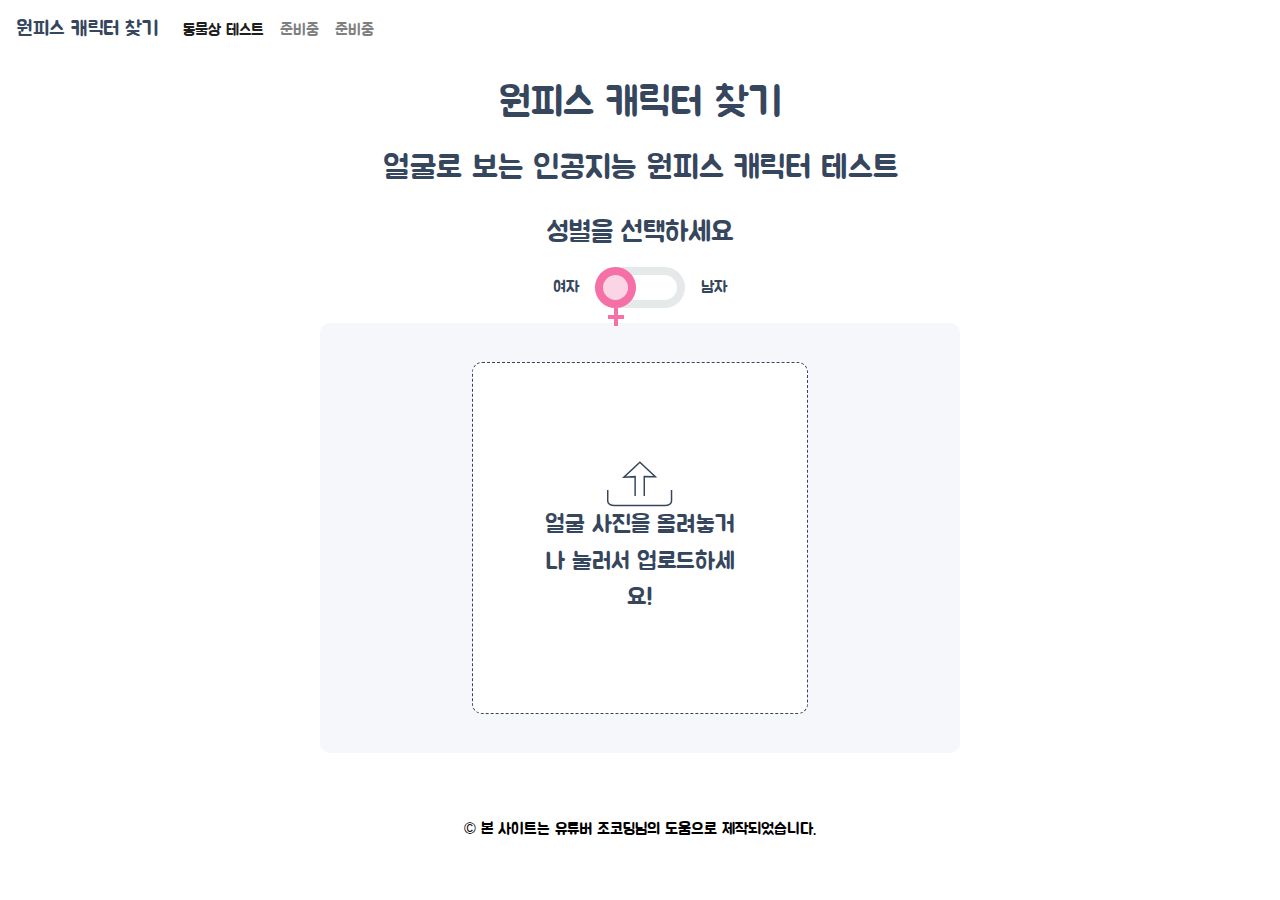
==== commit 2894569d: "인덱스 및 og 이미 수정" ====
--- a/index.html
+++ b/index.html
@@ -18,29 +18,33 @@
       crossorigin="anonymous"
     />
     <link rel="icon" type="image/png" sizes="16x16" href="img/favicon.png" />
-    <title>동물상 테스트</title>
-    <meta name="title" content="동물상 테스트" />
+    <title>원피스 캐릭터 찾기</title>
+    <meta name="title" content="원피스 캐릭터 찾기" />
     <meta
       name="subject"
-      content="얼굴로 보는 인공지능 동물상 테스트, 나와 닮은 동물상을 찾아보세요!"
+      content="얼굴로 보는 인공지능 원피스 캐릭터, 나와 닮은 해적을 찾아보세요!"
     />
     <meta
       name="keywords"
-      content="동물상 테스트, 인공지능 동물상 테스트, 얼굴상, 얼굴상 테스트, 나와 닮은 동물, 동물상 찾기, 얼굴로 보는 동물상, 얼굴 동물, 동물얼굴, animalface, 강아지상, 고양이상, 여우상, 사슴상, 토끼상, 곰상, 공룡상, 인공지능 동물상, AI 얼굴상, AI 동물상"
+      content="원피스 테스트, 인공지능 원피스 테스트, 원피스, 원피스 캐릭터, 나와 닮은 캐릭터, 캐릭터 찾기, 얼굴로 보는 캐릭터, 만화얼굴, 루피, 상디, 조로, 나미, 핸콕, 크로커다일, 에이스, 사보, 악마의 열매, 로빈"
     />
-    <meta name="author" content="동물상 테스트" />
+    <meta name="author" content="원피스 테스트" />
     <link rel="stylesheet" href="style.css" />
     <link rel="canonical" href="https://alltest.shop/" />
 
     <meta property="fb:app_id" content="286062452592945" />
     <meta property="og:url" content="https://alltest.shop/" />
     <meta property="og:type" content="website" />
-    <meta property="og:title" content="나와 닮은 동물찾기" />
+    <meta property="og:title" content="나와 닮은 원피스 캐릭터" />
     <meta
       property="og:description"
-      content="얼굴로 보는 인공지능 동물상 테스트, 나와 닮은 동물상을 찾아보세요! 대표 동물상 연예인 사진 데이터로 학습한 인공지능이 나의 얼굴로 동물상과 특징을 찾아드립니다. 회원가입도 필요없이 화면에서 바로 확인해보세요! 사진 데이터는 그 어디에도 전송되지 않습니다. 인공지능이 보는 나의 동물상 테스트 한번 해보세요! 강아지상? 고양이상? 여우상? 사슴상? 토끼상? 곰상? 공룡상? 얼굴상 테스트를 통해 나와 닮은 동물 찾기를 할 수 있습니다."
+      content="얼굴로 보는 인공지능 캐릭터 찾기, 나와 닮은 원피스 주인공을 찾아보세요! 원피스 캐릭터로 학습한 인공지능이 나의 얼굴로 원피스 캐릭터를 찾아드립니다. 회원가입도 필요없이 화면에서 바로 확인해보세요! 사진 데이터는 그 어디에도 전송되지 않습니다. 인공지능이 보는 나의 원피스 캐릭터 찾기 테스트 한번 해보세요! 루피? 나미? 상디? 조로? 로빈? 원피스 테스트를 통해 나와 닮은 원피스 캐릭터 찾기를 할 수 있습니다."
     />
-    <meta property="og:image" id="simg" content="/img/animal/animalface.jpg" />
+    <meta
+      property="og:image"
+      id="simg"
+      content="https://alltest.shop/img/animal/one-piece.jpg"
+    />
 
     <!-- Go to www.addthis.com/dashboard to customize your tools -->
     <script
@@ -72,7 +76,9 @@
 
   <body>
     <nav class="navbar navbar-expand-lg navbar-light nav-distance">
-      <a class="navbar-brand" href="https://alltest.shop/">동물상 테스트</a>
+      <a class="navbar-brand" href="https://alltest.shop/"
+        >원피스 캐릭터 찾기</a
+      >
       <button
         class="navbar-toggler"
         type="button"
@@ -87,8 +93,8 @@
       <div class="collapse navbar-collapse" id="navbarNav">
         <ul class="navbar-nav">
           <li class="nav-item active">
-            <a class="nav-link" href="#"
-              >준비중
+            <a class="nav-link" href="https://alltest.shop/animalface/"
+              >동물상 테스트
               <span class="sr-only">(current)</span>
             </a>
           </li>
@@ -125,25 +131,25 @@
     <!-- 카카오광고 -->
 
     <section class="section">
-      <h1 class="title">동물상 테스트</h1>
-      <h2 class="subtitle">얼굴로 보는 인공지능 동물상 테스트</h2>
+      <h1 class="title">원피스 캐릭터 찾기</h1>
+      <h2 class="subtitle">얼굴로 보는 인공지능 원피스 캐릭터 테스트</h2>
       <h2 class="sr-only">
-        나는 어떤 동물과 닮았을까? 나의 동물상 찾기를 해보세요!
+        나는 어떤 어떤 원피스 캐릭터와 닮았을까? 나의 캐릭터 찾기를 해보세요!
       </h2>
       <h3 class="sr-only">
-        대표 동물상 연예인 사진 데이터로 학습한 인공지능이 나의 얼굴로 동물상과
-        특징을 찾아드립니다.
+        원피스 캐릭터 사진 데이터로 학습한 인공지능이 나의 얼굴로 닮은 원피스
+        캐릭터를 찾아드립니다.
       </h3>
       <h4 class="sr-only">
         본 서비스는 Google의 인공지능 teachable machine 2.0을 활용하였습니다.
       </h4>
       <p class="sr-only">
-        얼굴로 보는 인공지능 동물상 테스트, 나와 닮은 동물상을 찾아보세요! 대표
-        동물상 연예인 사진 데이터로 학습한 인공지능이 나의 얼굴로 동물상과
-        특징을 찾아드립니다. 회원가입도 필요없이 화면에서 바로 확인해보세요!
-        사진 데이터는 그 어디에도 전송되지 않습니다. 인공지능이 보는 나의 동물상
-        테스트 한번 해보세요! 강아지상? 고양이상? 여우상? 사슴상? 토끼상? 곰상?
-        공룡상? 얼굴상 테스트를 통해 나와 닮은 동물 찾기를 할 수 있습니다.
+        "얼굴로 보는 인공지능 캐릭터 찾기, 나와 닮은 원피스 주인공을 찾아보세요!
+        원피스 캐릭터로 학습한 인공지능이 나의 얼굴로 원피스 캐릭터를
+        찾아드립니다. 회원가입도 필요없이 화면에서 바로 확인해보세요! 사진
+        데이터는 그 어디에도 전송되지 않습니다. 인공지능이 보는 나의 원피스
+        캐릭터 찾기 테스트 한번 해보세요! 루피? 나미? 상디? 조로? 로빈? 원피스
+        테스트를 통해 나와 닮은 원피스 캐릭터 찾기를 할 수 있습니다."
       </p>
     </section>
     <section class="youtube pb-3" id="yotube-mid-link">
@@ -195,7 +201,7 @@
           <div class="spinner-border" role="status">
             <span class="sr-only">Loading...</span>
           </div>
-          <p class="text-center">AI가 당신의 동물상을 분석중입니다.</p>
+          <p class="text-center">AI가 당신의 원피스 캐릭터를 분석중입니다.</p>
         </div>
         <p class="result-message"></p>
         <div
@@ -394,9 +400,9 @@
     <script type="text/javascript">
       let URL;
       const urlMale =
-        "https://teachablemachine.withgoogle.com/models/o9D1N5TN/";
+        "https://teachablemachine.withgoogle.com/models/AiyKacg9e/"; //남자캐릭
       const urlFemale =
-        "https://teachablemachine.withgoogle.com/models/bB3YHn5r/";
+        "https://teachablemachine.withgoogle.com/models/jwJaJ9fPn/"; //여자캐릭
       let model, webcam, labelContainer, maxPredictions;
       async function init() {
         if (document.getElementById("gender").checked) {
@@ -424,57 +430,82 @@
         console.log(prediction[0].className);
         var resultTitle, resultExplain, resultCeleb;
         if (document.getElementById("gender").checked) {
-          gtag("event", "동물상 테스트 수행", {
-            event_category: "동물상 테스트 수행",
+          gtag("event", "원피스 테스트 수행", {
+            event_category: "원피스 테스트 수행",
             event_label: "남자",
           });
           switch (prediction[0].className) {
-            case "dog":
-              resultTitle = "귀여운 순둥이 강아지상";
-              resultExplain =
-                "다정다감하고 귀여운 당신은 모든 사람들에게 즐거움을 주는 호감형이다! 친절하고 활발한 성격으로 어디에서도 인기폭발이며 애교와 웃음이 많아 연인에게 특히나 사랑스럽다. 당신은 애인바라기로 애인의 관심이 부족하면 시무룩해지고 외로움을 타는 모습이 마치 강아지와 똑 닮았다!";
-              resultCeleb =
-                "강아지상 연예인: 강다니엘, 백현(엑소), 박보검, 송중기";
-              gtag("event", "남자 결과 강아지상", {
-                event_category: "남자 결과",
-              });
-              break;
-            case "cat":
-              resultTitle = "츤데레 매력쟁이 고양이상";
-              resultExplain =
-                "무뚝뚝한 당신의 첫인상은 차가워 보이지만 묘한 매력을 풍겨 언제나 인기가 넘친다. 자존심이 세계 1등과 맞먹지만 관심 받는 것을 좋아하고 연인에게는 은근히 애교쟁이다. 시크한 츤데레로 연인에게 끊임없이 설렘을 안겨주는 당신은 고양이와 닮았다!";
-              resultCeleb =
-                "고양이상 연예인: 황민현(뉴이스트), 시우민(엑소), 강동원, 이종석, 이준기";
-              gtag("event", "남자 결과 고양이상", {
-                event_category: "남자 결과",
-              });
-              break;
-            case "rabbit":
-              resultTitle = "천진난만한 매력의 토끼상";
-              resultExplain =
-                "천진난만하고 귀여운 당신은 주변 사람들에게 기쁨을 주는 행복바이러스다! 호기심이 많아 활발하며 귀엽고 순수한 외모로 연인의 보호본능을 자극한다. 존재 자체가 상큼한 당신은 특별한 애교 없이도 연인에게 너무나도 사랑스럽다!";
-              resultCeleb =
-                "토끼상 연예인: 정국(방탄소년단), 바비(아이콘), 박지훈(워너원), 수호(엑소)";
-              gtag("event", "남자 결과 토끼상", {
-                event_category: "남자 결과",
-              });
-              break;
-            case "dinosaur":
-              resultTitle = "따뜻한 나쁜남자 공룡상";
-              resultExplain =
-                "무심한 성격에 첫인상은 나쁜 남자 같지만, 알고 보면 따뜻함이 묻어나는 당신! 시크한 매력에 선뜻 다가가지 못하지만 한번 다가가면 헤어나올 수 없는 터프한 매력을 가진 카리스마 있는 남자다.";
-              resultCeleb =
-                "공룡상 연예인: 윤두준(하이라이트), 이민기, 김우빈, 육성재(비투비), 공유";
-              gtag("event", "남자 결과 공룡상", {
-                event_category: "남자 결과",
-              });
-              break;
-            case "bear":
-              resultTitle = "포근한 매력의 곰상";
-              resultExplain =
-                "첫 인상은 무서워 보이지만 알고 보면 귀여운 매력의 당신! 꼼꼼하고 섬세한 성격으로 연인을 헌신적으로 챙겨주는 당신은 연인에게 듬직한 존재! 포근한 매력에 듬직함까지 갖춘 최고의 남자다!";
-              resultCeleb = "곰상 연예인: 마동석, 조진웅, 조세호, 안재홍";
-              gtag("event", "남자 결과 곰상", { event_category: "남자 결과" });
+            case "rupy":
+              resultTitle = "해적왕이될 사나이 루피";
+              resultExplain =
+                "동료를 최우선으로 생각하는 루피를 닮으셨군요. 현상금 15억 베리의 거물이 된 루피처럼 당신의 인생도 승승장구할 겁니다!";
+              resultCeleb = "";
+              gtag("event", "남자 결과 루피", {
+                event_category: "남자 결과",
+              });
+              break;
+            case "sandi":
+              resultTitle = "미녀밝힘증 상디";
+              resultExplain =
+                "남자에게는 쌀쌀맞지만 미녀에게는 한없는 사랑을 주는 상디를 닮으셨네요^^ 하지만 현실에서는 한 여자만 사랑하시길 바랄게요~";
+              resultCeleb = "";
+              gtag("event", "남자 결과 상디", {
+                event_category: "남자 결과",
+              });
+              break;
+            case "joro":
+              resultTitle = "최강검사의 길을 걷는 조로";
+              resultExplain =
+                "항상 진지하게 자신의 길을 길어가는 조로를 닮으셨어요~ 차근차근 인생의 계단을 올라가는 조로처럼 포기하지 않는 삶이 되길 바래요!";
+              resultCeleb = "";
+              gtag("event", "남자 결과 조로", {
+                event_category: "남자 결과",
+              });
+              break;
+            case "woosope":
+              resultTitle = "저격왕 우솝";
+              resultExplain =
+                "허세덩어리지만 꼭 필요할때 큰 한 방을 날려주는 저격왕 우솝입니다! 모두가 필요로하는 사람이시겠네요!";
+              resultCeleb = "";
+              gtag("event", "남자 결과 우솝", {
+                event_category: "남자 결과",
+              });
+              break;
+            case "sabo":
+              resultTitle = "혁명군 2인자 사보";
+              resultExplain =
+                "루피의 의형제 사보와 닮으셨네요. 싸움이면 싸움, 공부면 공부 빠질게없이 다재다능한 분이신것 같아요!";
+              resultCeleb = "";
+              gtag("event", "남자 결과 사보", {
+                event_category: "남자 결과",
+              });
+              break;
+            case "chopa":
+              resultTitle = "선의 초파";
+              resultExplain =
+                "원피스에서 귀여움을 책임지고 있는 초파! 하지만 의술만큼은 진지하죠. 평소에는 멍해보이지만 일할때는 누구보다 진지한 당신과 닮았어요~";
+              resultCeleb = "";
+              gtag("event", "남자 결과 초파", {
+                event_category: "남자 결과",
+              });
+              break;
+            case "ace":
+              resultTitle = "오리지날 불꽃남자 에이스";
+              resultExplain =
+                "포용력과 배려심을 가지고 있어 어디에서나 인기있는 에이스를 닮으셨어요~! 게다가 불꽃처럼 열정적이시군요!";
+              resultCeleb = "";
+              gtag("event", "남자 결과 에이스", {
+                event_category: "남자 결과",
+              });
+              break;
+            case "cro":
+              resultTitle = "마성의 매력 크로커다일";
+              resultExplain =
+                "현실주의자이면서 강직한 남성인 크로커다일과 닮으셨군요! 하지만 어딘가 세심하고 여성스러운 부분이 숨어있을지 몰라요!";
+              resultCeleb = "";
+              gtag("event", "남자 결과 크로커다일", {
+                event_category: "남자 결과",
+              });
               break;
             default:
               resultTitle = "알수없음";
@@ -485,59 +516,80 @@
               });
           }
         } else {
-          gtag("event", "동물상 테스트 수행", {
-            event_category: "동물상 테스트 수행",
+          gtag("event", "원피스 테스트 수행", {
+            event_category: "원피스 테스트 수행",
             event_label: "여자",
           });
           switch (prediction[0].className) {
-            case "dog":
-              resultTitle = "귀여운 순둥이 강아지상";
-              resultExplain =
-                "다정다감하고 귀여운 당신은 모든 사람들에게 즐거움을 주는 호감형이다! 상냥하고 활발한 성격으로 어디에서도 인기폭발이지만, 애교와 웃음이 많아 연인에게 특히나 사랑스럽다. 당신은 애인바라기로 애인의 관심이 부족하면 시무룩해지고 외로움을 타는 모습이 마치 강아지와 똑 닮았다!";
-              resultCeleb =
-                "강아지상 연예인: 박보영, 아이유, 윤승아, 민아(걸스데이), 한지민";
-              gtag("event", "여자 결과 강아지상", {
-                event_category: "여자 결과",
-              });
-              break;
-            case "cat":
-              resultTitle = "츤데레 매력쟁이 고양이상";
-              resultExplain =
-                "도도하고 섹시한 당신은 첫인상은 차가워 보이지만 묘한 매력을 풍겨 언제나 인기가 넘친다. 자존심이 세계 1등과 맞먹지만 관심 받는 것을 좋아하고 애인에게 관심이 받고 싶을 때는 애교도 부릴 줄 아는 귀여운 매력을 가졌다. 시크한 츤데레로 연인에게 끊임없이 설렘을 안겨주는 당신은 고양이와 닮았다!";
-              resultCeleb =
-                "고양이상 연예인: 안소희(원더걸스), 오연서, 한예슬, 이성경, 이효리";
-              gtag("event", "여자 결과 고양이상", {
-                event_category: "여자 결과",
-              });
-
-              break;
-            case "rabbit":
-              resultTitle = "상큼발랄한 매력의 토끼상";
-              resultExplain =
-                "발랄하고 귀여운 당신은 주변 사람들에게 기쁨을 주는 행복바이러스다! 호기심이 많아 활발하며 귀엽고 순수한 외모로 연인의 보호본능을 자극한다. 존재 자체가 상큼하고 깜찍한 당신은 특별한 애교 없이도 연인에게 너무나도 사랑스럽다!";
-              resultCeleb =
-                "토끼상 연예인: 수지, 나연(트와이스), 예린(여자친구), 한승연(카라), 문채원";
-              gtag("event", "여자 결과 토끼상", {
-                event_category: "여자 결과",
-              });
-              break;
-            case "deer":
-              resultTitle = "온순하고 우아한 사슴상";
-              resultExplain =
-                "맑고 영롱한 분위기의 당신은 사슴처럼 차분한 성격의 소유자다. 초롱초롱한 눈망울이 당신의 가장 큰 트레이드마크며 따스하고 온순한 눈빛을 가져 사랑스러움을 항상 머금고 있다! 부끄러움이 많아 애정표현이 낯설은 당신은 연인에게조차 신비한 존재지만 따뜻한 성격으로 연인의 마음을 사로잡는 능력을 가졌다.";
-              resultCeleb =
-                "사슴상 연예인: 윤아(소녀시대), 이연희, 고아라, 문근영, 정유미(부산행 배우)";
-              gtag("event", "여자 결과 사슴상", {
-                event_category: "여자 결과",
-              });
-              break;
-            case "fox":
-              resultTitle = "섹시한 밀당고수 여우상";
-              resultExplain =
-                "사람을 홀리는 매력을 가진 당신은 선뜻 다가가기 힘든 섹시한 매력을 가졌다. 우아한 외모에 더해 뛰어난 센스의 성격을 가진 당신은 어딜가도 주목받는 주인공이다! 사교적인 성격을 가져 연인에게도 적극적으로 애정표현을 하지만 밀당의 고수인 당신은 연인의 혼을 쏙 빼놓는 매력쟁이다.";
-              resultCeleb =
-                "여우상 연예인: 경리(나인뮤지스), 예지(있지), 한혜진(모델), 헤이즈, 지연(티아라)";
-              gtag("event", "여자 결과 여우상", {
+            case "nami":
+              resultTitle = "도둑고양이 나미";
+              resultExplain =
+                "활달하고 똑 부러진 성격의 나미를 닮으셨네요! 거기에 뛰어난 미모까지!♥";
+              resultCeleb = prediction[0].className + ".jpg";
+              gtag("event", "여자 결과 나미", {
+                event_category: "여자 결과",
+              });
+              break;
+            case "robin":
+              resultTitle = "고고학자 로빈";
+              resultExplain =
+                "성숙하고 우아한 로빈을 닮으셨어요! 게다가 남모를 비밀을 감춘 신비한 여성!";
+              resultCeleb = "";
+              gtag("event", "여자 결과 로빈", {
+                event_category: "여자 결과",
+              });
+              break;
+            case "perona":
+              resultTitle = "고스로리 페로나";
+              resultExplain =
+                "귀여운 외모와 성격의 소유자 페로나와 닮으셨어요! 투정을 잘 부리지만 사실 츤데레일지도?!";
+              resultCeleb = "";
+              gtag("event", "여자 결과 페로나", {
+                event_category: "여자 결과",
+              });
+              break;
+            case "sirahosi":
+              resultTitle = "인어공주 시라호시";
+              resultExplain =
+                "원피스 3대 미녀 중 한 명인 인어공주 시라호시와 닮으셨네요! 여리고 눈물이 많지만 사실 외유내강의 성격을 지니셨을 것 같아요^^";
+              resultCeleb = "";
+              gtag("event", "여자 결과 시라호시", {
+                event_category: "여자 결과",
+              });
+              break;
+            case "bibi":
+              resultTitle = "평화주의자  비비";
+              resultExplain =
+                "평화를 사랑하고 자신보다 다른 사람을 먼저 생각하는 비비공주와 닮으셨어요. 우아한 모습과 달리 왈가닥한 반전 매력을 뽐내시겠네요!";
+              resultCeleb = "";
+              gtag("event", "여자 결과 비비", {
+                event_category: "여자 결과",
+              });
+              break;
+            case "boni":
+              resultTitle = "비밀을 가진 보니";
+              resultExplain =
+                "아름다운 외모와 반전매력을 가진 보니와 닮으셨네요! 남의 시선을 신경쓰지 않는 당당함도 갖추셨을걸요? ";
+              resultCeleb = "";
+              gtag("event", "여자 결과 보니", {
+                event_category: "여자 결과",
+              });
+              break;
+            case "henkok":
+              resultTitle = "최고미녀 행콕";
+              resultExplain =
+                "원피스 3대 미녀 중 한 사람인 보아 행콕과 닮으셨네요. 엄청난 미모의 소유자시네요!!";
+              resultCeleb = "";
+              gtag("event", "여자 결과 행콕", {
+                event_category: "여자 결과",
+              });
+              break;
+            case "reiju":
+              resultTitle = "빈스모크 레이주";
+              resultExplain =
+                "첫 인상은 차갑지만 속마음은 누구보다 따뜻한 레이주와 닮으셨어요. 가족을 사랑하는 마음또한 깊으시겠어요!";
+              resultCeleb = "";
+              gtag("event", "여자 결과 레이주", {
                 event_category: "여자 결과",
               });
               break;
@@ -562,8 +614,9 @@
           "<div class='" +
           prediction[0].className +
           "-animal-celeb pt-2 pb-2'>" +
-          resultCeleb +
-          "</div>";
+          "<img width=50% src=/img/one_piece/" +
+          prediction[0].className +
+          ".jpg></div>";
         $(".result-message").html(title + explain + celeb);
         var barWidth;
         for (let i = 0; i < maxPredictions; i++) {
@@ -576,47 +629,84 @@
             barWidth = "2%";
           }
           var labelTitle;
-          switch (prediction[i].className) {
-            case "dog":
-              labelTitle = "강아지상";
-              break;
-            case "cat":
-              labelTitle = "고양이상";
-              break;
-            case "rabbit":
-              labelTitle = "토끼상";
-              break;
-            case "dinosaur":
-              labelTitle = "공룡상";
-              break;
-            case "bear":
-              labelTitle = "곰상";
-              break;
-            case "deer":
-              labelTitle = "사슴상";
-              break;
-            case "fox":
-              labelTitle = "여우상";
-              break;
-            default:
-              labelTitle = "알수없음";
+          if (document.getElementById("gender").checked) {
+            // 남자라면
+            switch (prediction[i].className) {
+              case "rupy":
+                labelTitle = "루피";
+                break;
+              case "sandi":
+                labelTitle = "상디";
+                break;
+              case "joro":
+                labelTitle = "조로";
+                break;
+              case "woosope":
+                labelTitle = "우솝";
+                break;
+              case "sabo":
+                labelTitle = "사보";
+                break;
+              case "chopa":
+                labelTitle = "초파";
+                break;
+              case "ace":
+                labelTitle = "에이스";
+                break;
+              case "cro":
+                labelTitle = "크로커다일";
+                break;
+              default:
+                labelTitle = "알수없음";
+            }
+          } else {
+            // 여자라면
+            switch (prediction[i].className) {
+              case "nami":
+                labelTitle = "나미";
+                break;
+              case "robin":
+                labelTitle = "로빈";
+                break;
+              case "perona":
+                labelTitle = "페로나";
+                break;
+              case "sirahosi":
+                labelTitle = "시라호시";
+                break;
+              case "bibi":
+                labelTitle = "비비";
+                break;
+              case "boni":
+                labelTitle = "보니";
+                break;
+              case "henkok":
+                labelTitle = "핸콕";
+                break;
+              case "reiju":
+                labelTitle = "레이주";
+                break;
+              default:
+                labelTitle = "알수없음";
+            }
           }
+
           //결과값 바형 그래프로 보여주기
-          var label =
-            "<div class='animal-label d-flex align-items-center'>" +
-            labelTitle +
-            "</div>";
-          var bar =
-            "<div class='bar-container position-relative container'><div class='" +
-            prediction[i].className +
-            "-box'></div><div class='d-flex justify-content-center align-items-center " +
-            prediction[i].className +
-            "-bar' style='width: " +
-            barWidth +
-            "'><span class='d-block percent-text'>" +
-            Math.round(prediction[i].probability.toFixed(2) * 100) +
-            "%</span></div></div>";
-          labelContainer.childNodes[i].innerHTML = label + bar;
+          // var label =
+          //   "<div class='animal-label d-flex align-items-center'>" +
+          //   labelTitle +
+          //   "</div>";
+          // var bar =
+          //   "<div class='bar-container position-relative container'><div class='" +
+          //   prediction[i].className +
+          //   "-box'></div><div class='d-flex justify-content-center align-items-center " +
+          //   prediction[i].className +
+          //   "-bar' style='width: " +
+          //   barWidth +
+          //   "'><span class='d-block percent-text'>" +
+          //   Math.round(prediction[i].probability.toFixed(2) * 100) +
+          //   "%</span></div></div>";
+          // labelContainer.childNodes[i].innerHTML = label + bar;
         }
       }
     </script>
